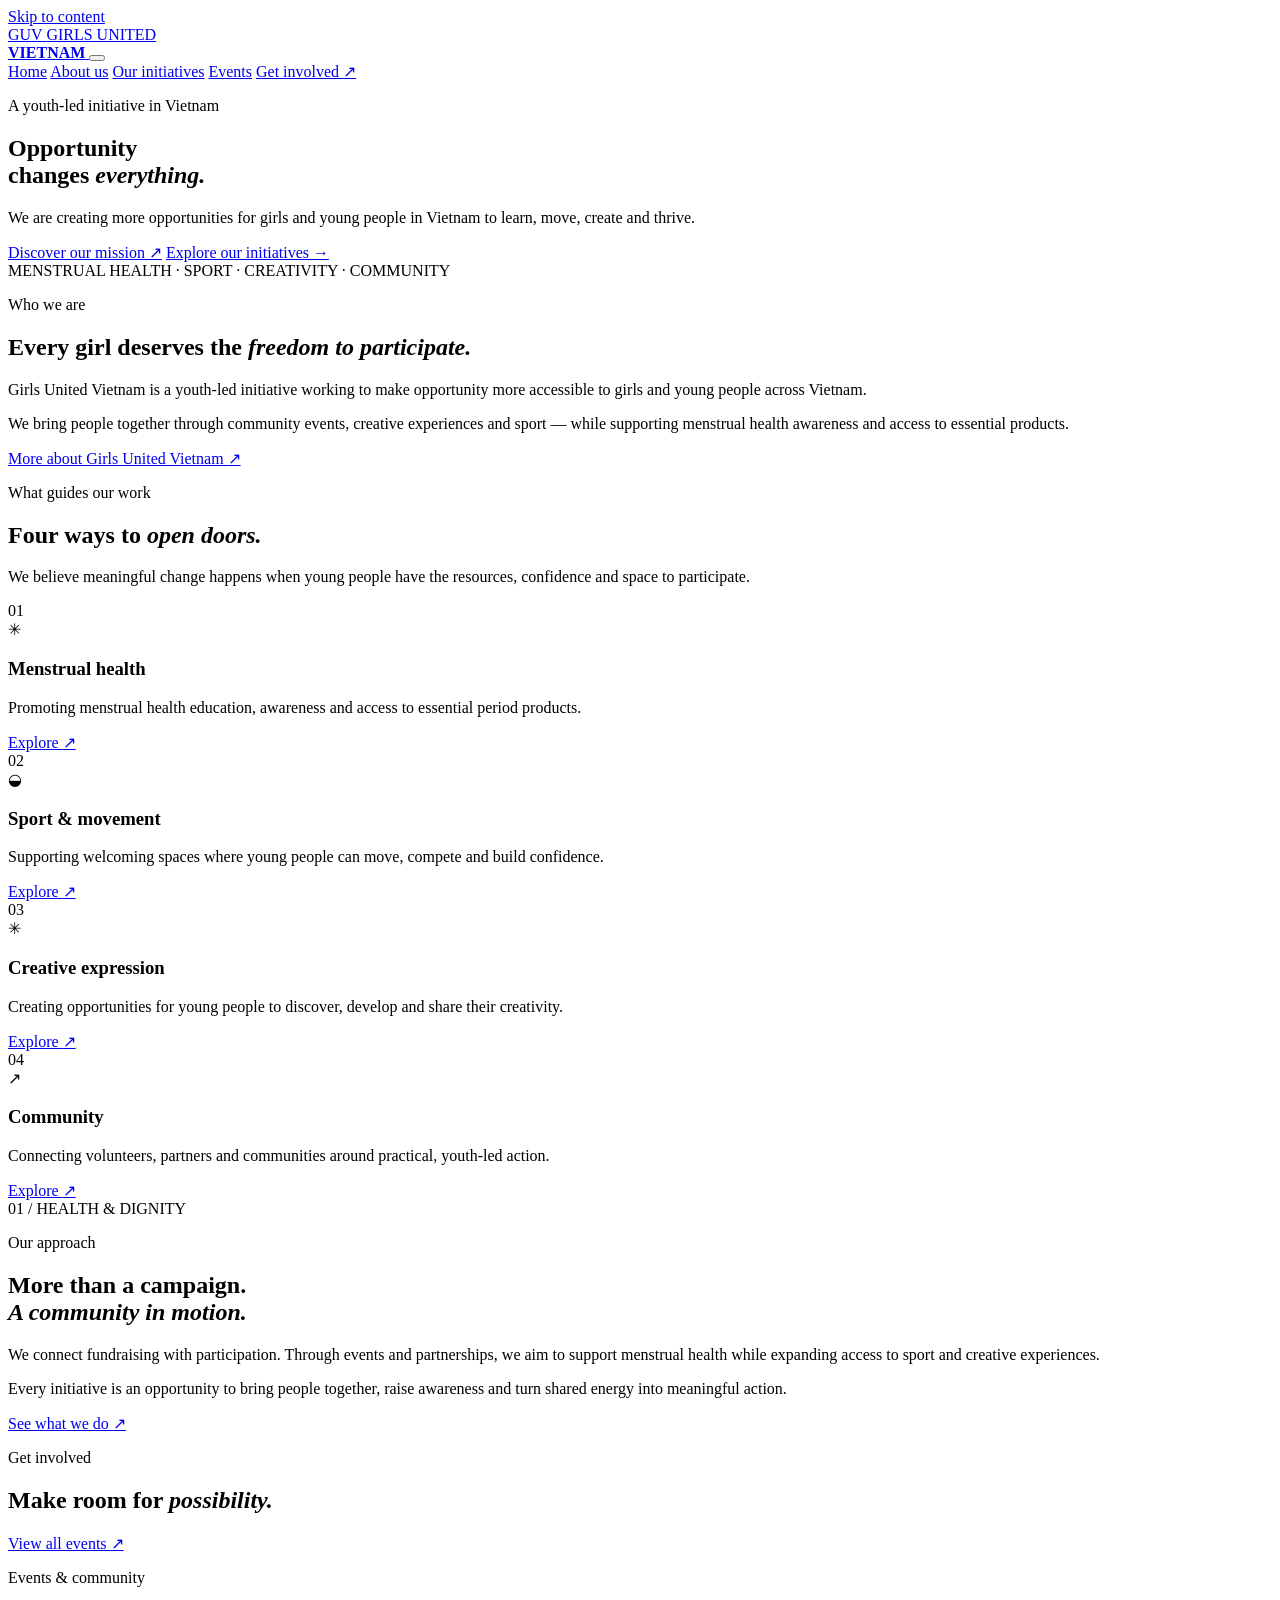
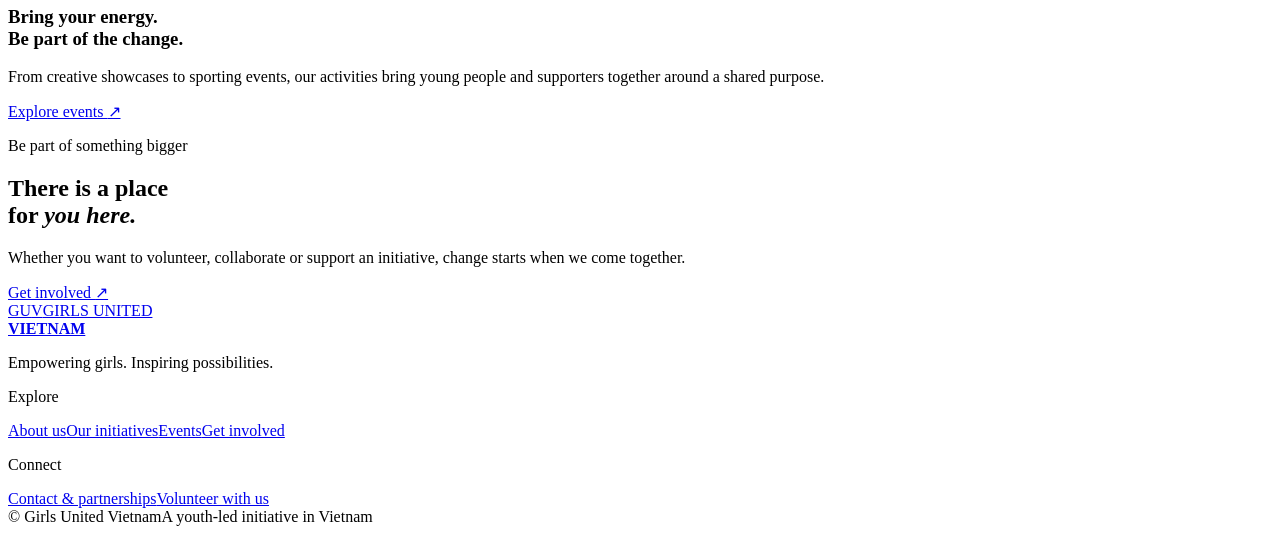
==== index.html @ ccef2bba "Add files via upload" ====
<!DOCTYPE html>
<html lang="en">
<head>
  <meta charset="UTF-8">
  <meta name="viewport" content="width=device-width, initial-scale=1.0">
  <meta name="description" content="Girls United Vietnam creates opportunities for girls and young people through menstrual health, sport, creativity and community.">
  <meta name="theme-color" content="#5A2736">
  <title>Girls United Vietnam | Opportunity changes everything</title>
  <link rel="preconnect" href="https://fonts.googleapis.com">
  <link rel="preconnect" href="https://fonts.gstatic.com" crossorigin>
  <link href="https://fonts.googleapis.com/css2?family=DM+Sans:wght@400;500;600;700&family=Playfair+Display:wght@500;600;700&display=swap" rel="stylesheet">
  <link rel="stylesheet" href="assets/css/styles.css">
  <script defer src="assets/js/main.js"></script>
</head>
<body>
  <a class="skip-link" href="#main">Skip to content</a>
  <header class="site-header">
    <div class="container nav-wrap">
      <a class="brand" href="index.html" aria-label="Girls United Vietnam home">
        <span class="brand-mark">GU<span>V</span></span>
        <span class="brand-name">GIRLS UNITED<br><strong>VIETNAM</strong></span>
      </a>
      <button class="menu-toggle" aria-label="Open navigation" aria-expanded="false"><span></span><span></span></button>
      <nav class="main-nav" aria-label="Main navigation">
        <a class="active" href="index.html">Home</a>
        <a href="about.html">About us</a>
        <a href="initiatives.html">Our initiatives</a>
        <a href="events.html">Events</a>
        <a class="nav-cta" href="get-involved.html">Get involved <span aria-hidden="true">↗</span></a>
      </nav>
    </div>
  </header>

  <main id="main">
    <section class="hero">
      <div class="hero-photo" role="img" aria-label="Young women taking part in a community activity"></div>
      <div class="hero-shade"></div>
      <div class="container hero-content">
        <p class="eyebrow light">A youth-led initiative in Vietnam</p>
        <h1>Opportunity<br>changes <em>everything.</em></h1>
        <p class="hero-copy">We are creating more opportunities for girls and young people in Vietnam to learn, move, create and thrive.</p>
        <div class="hero-actions">
          <a class="button button-light" href="about.html">Discover our mission <span>↗</span></a>
          <a class="text-link light-link" href="initiatives.html">Explore our initiatives <span>→</span></a>
        </div>
      </div>
      <div class="hero-note"><span class="note-line"></span> MENSTRUAL HEALTH · SPORT · CREATIVITY · COMMUNITY</div>
    </section>

    <section class="intro section-pad">
      <div class="container intro-grid">
        <div>
          <p class="eyebrow">Who we are</p>
          <h2>Every girl deserves the <em>freedom to participate.</em></h2>
        </div>
        <div class="intro-text">
          <p class="large-copy">Girls United Vietnam is a youth-led initiative working to make opportunity more accessible to girls and young people across Vietnam.</p>
          <p>We bring people together through community events, creative experiences and sport — while supporting menstrual health awareness and access to essential products.</p>
          <a class="underlined-link" href="about.html">More about Girls United Vietnam <span>↗</span></a>
        </div>
      </div>
    </section>

    <section class="pillars section-pad">
      <div class="container">
        <div class="section-heading">
          <div><p class="eyebrow">What guides our work</p><h2>Four ways to <em>open doors.</em></h2></div>
          <p class="section-aside">We believe meaningful change happens when young people have the resources, confidence and space to participate.</p>
        </div>
        <div class="pillar-grid">
          <article class="pillar-card">
            <div class="pillar-number">01</div>
            <div class="pillar-icon">✳</div>
            <h3>Menstrual health</h3>
            <p>Promoting menstrual health education, awareness and access to essential period products.</p>
            <a href="initiatives.html#menstrual-health" aria-label="Explore menstrual health initiatives">Explore <span>↗</span></a>
          </article>
          <article class="pillar-card">
            <div class="pillar-number">02</div>
            <div class="pillar-icon">◒</div>
            <h3>Sport & movement</h3>
            <p>Supporting welcoming spaces where young people can move, compete and build confidence.</p>
            <a href="initiatives.html#sport" aria-label="Explore sport initiatives">Explore <span>↗</span></a>
          </article>
          <article class="pillar-card">
            <div class="pillar-number">03</div>
            <div class="pillar-icon">✳</div>
            <h3>Creative expression</h3>
            <p>Creating opportunities for young people to discover, develop and share their creativity.</p>
            <a href="initiatives.html#creativity" aria-label="Explore creative initiatives">Explore <span>↗</span></a>
          </article>
          <article class="pillar-card">
            <div class="pillar-number">04</div>
            <div class="pillar-icon">↗</div>
            <h3>Community</h3>
            <p>Connecting volunteers, partners and communities around practical, youth-led action.</p>
            <a href="initiatives.html#community" aria-label="Explore community initiatives">Explore <span>↗</span></a>
          </article>
        </div>
      </div>
    </section>

    <section class="feature section-pad">
      <div class="container feature-grid">
        <div class="feature-image image-menstrual"><span class="image-label">01 / HEALTH & DIGNITY</span></div>
        <div class="feature-copy">
          <p class="eyebrow">Our approach</p>
          <h2>More than a campaign.<br><em>A community in motion.</em></h2>
          <p>We connect fundraising with participation. Through events and partnerships, we aim to support menstrual health while expanding access to sport and creative experiences.</p>
          <p>Every initiative is an opportunity to bring people together, raise awareness and turn shared energy into meaningful action.</p>
          <a class="button button-dark" href="initiatives.html">See what we do <span>↗</span></a>
        </div>
      </div>
    </section>

    <section class="events-preview section-pad">
      <div class="container">
        <div class="section-heading">
          <div><p class="eyebrow">Get involved</p><h2>Make room for <em>possibility.</em></h2></div>
          <a class="underlined-link" href="events.html">View all events <span>↗</span></a>
        </div>
        <div class="event-feature">
          <div class="event-image"></div>
          <div class="event-info">
            <p class="eyebrow">Events & community</p>
            <h3>Bring your energy.<br>Be part of the change.</h3>
            <p>From creative showcases to sporting events, our activities bring young people and supporters together around a shared purpose.</p>
            <a class="button button-outline" href="events.html">Explore events <span>↗</span></a>
          </div>
        </div>
      </div>
    </section>

    <section class="closing-cta">
      <div class="container closing-inner">
        <p class="eyebrow light">Be part of something bigger</p>
        <h2>There is a place<br>for <em>you here.</em></h2>
        <p>Whether you want to volunteer, collaborate or support an initiative, change starts when we come together.</p>
        <a class="button button-light" href="get-involved.html">Get involved <span>↗</span></a>
      </div>
      <div class="closing-orbit orbit-one"></div><div class="closing-orbit orbit-two"></div>
    </section>
  </main>

  <footer class="site-footer">
    <div class="container footer-top">
      <div>
        <a class="brand brand-footer" href="index.html"><span class="brand-mark">GU<span>V</span></span><span class="brand-name">GIRLS UNITED<br><strong>VIETNAM</strong></span></a>
        <p class="footer-tagline">Empowering girls. Inspiring possibilities.</p>
      </div>
      <div class="footer-links"><p class="footer-label">Explore</p><a href="about.html">About us</a><a href="initiatives.html">Our initiatives</a><a href="events.html">Events</a><a href="get-involved.html">Get involved</a></div>
      <div class="footer-links"><p class="footer-label">Connect</p><a href="get-involved.html#contact">Contact & partnerships</a><a href="get-involved.html#volunteer">Volunteer with us</a></div>
    </div>
    <div class="container footer-bottom"><span>© <span data-year></span> Girls United Vietnam</span><span>A youth-led initiative in Vietnam</span></div>
  </footer>
</body>
</html>
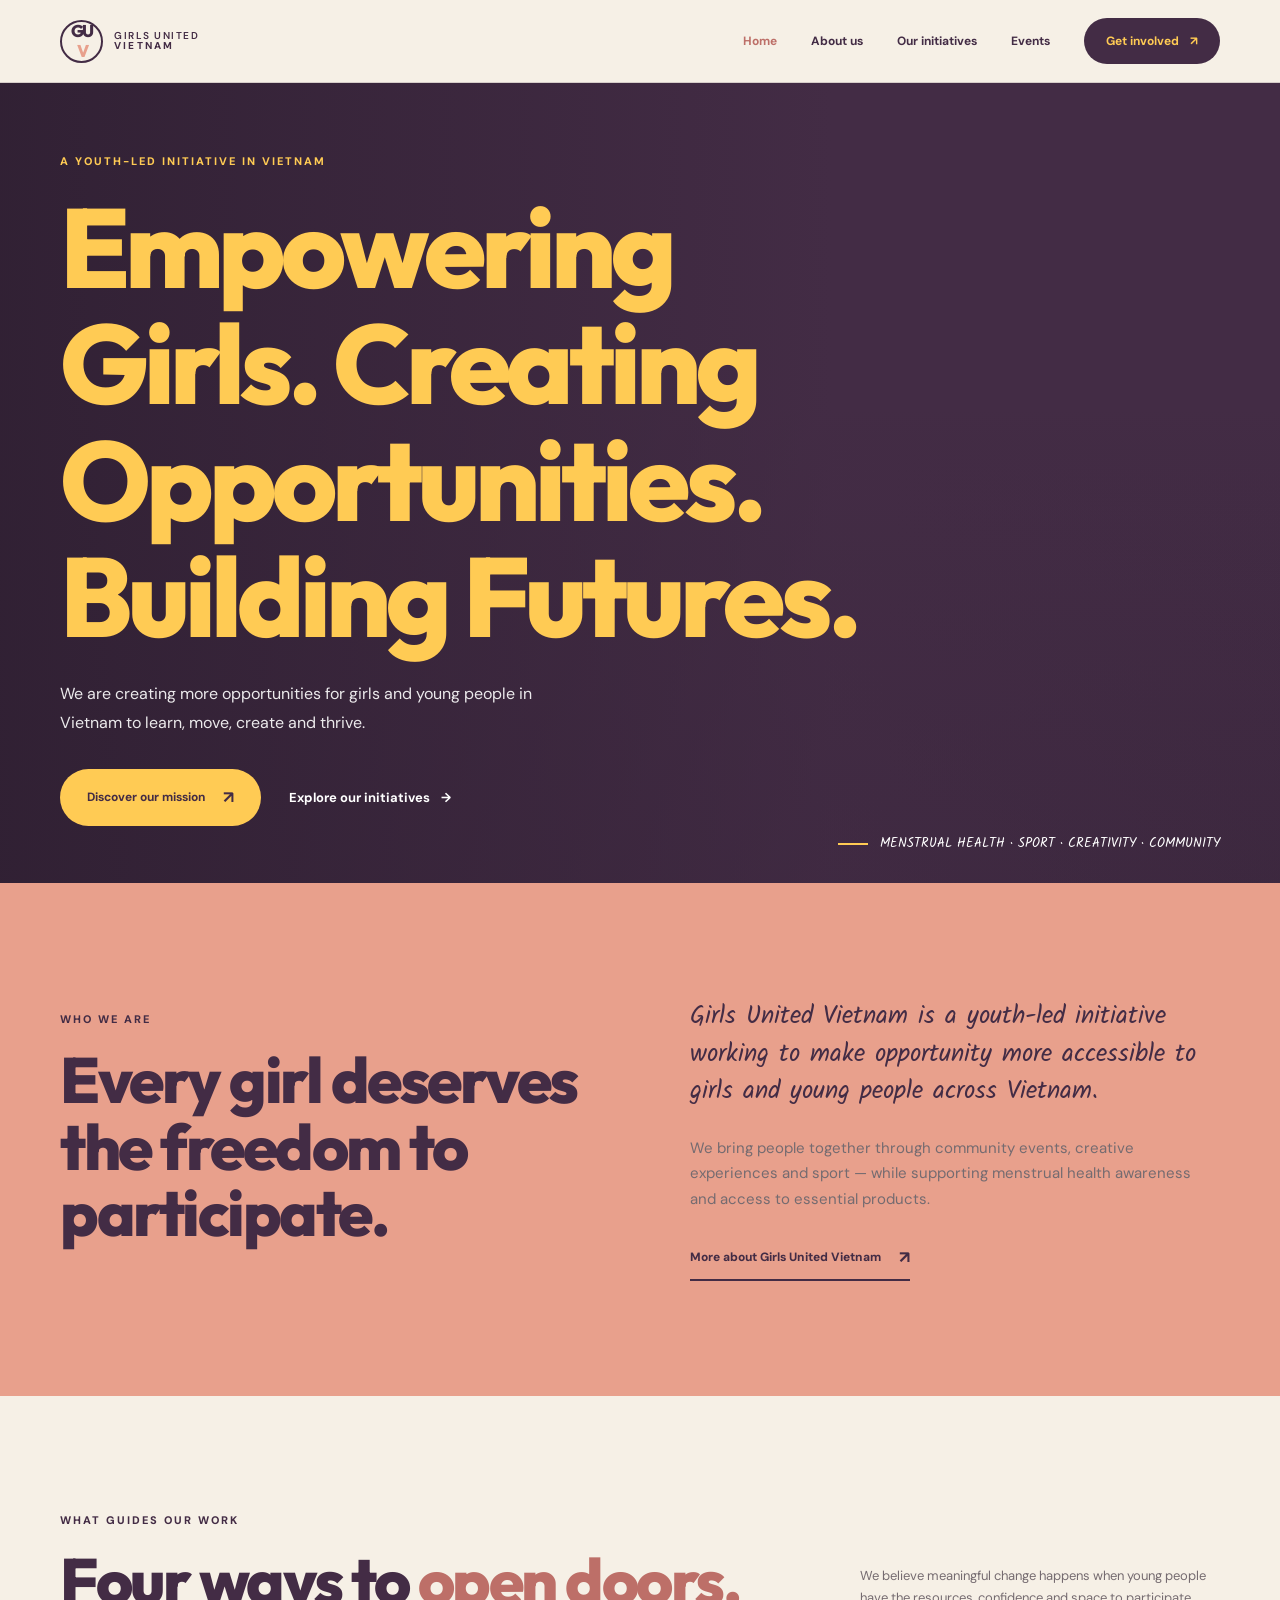
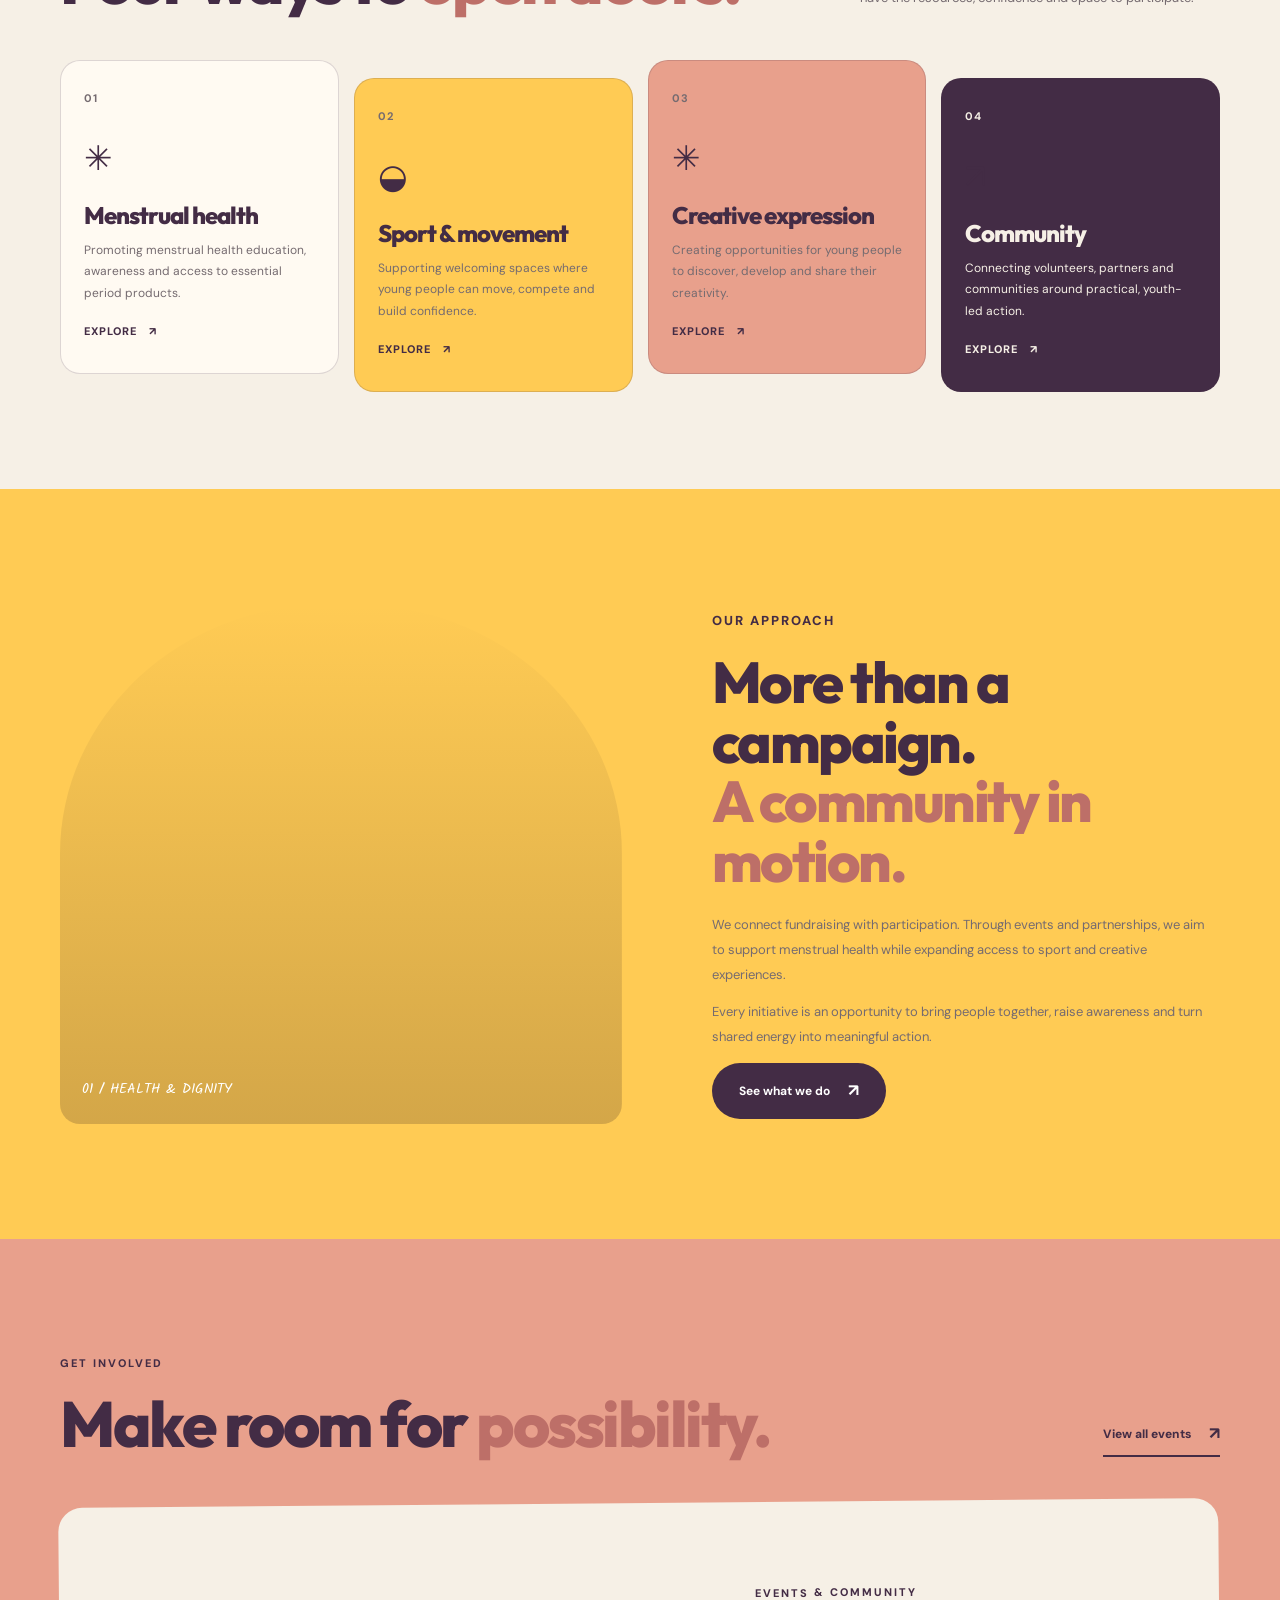
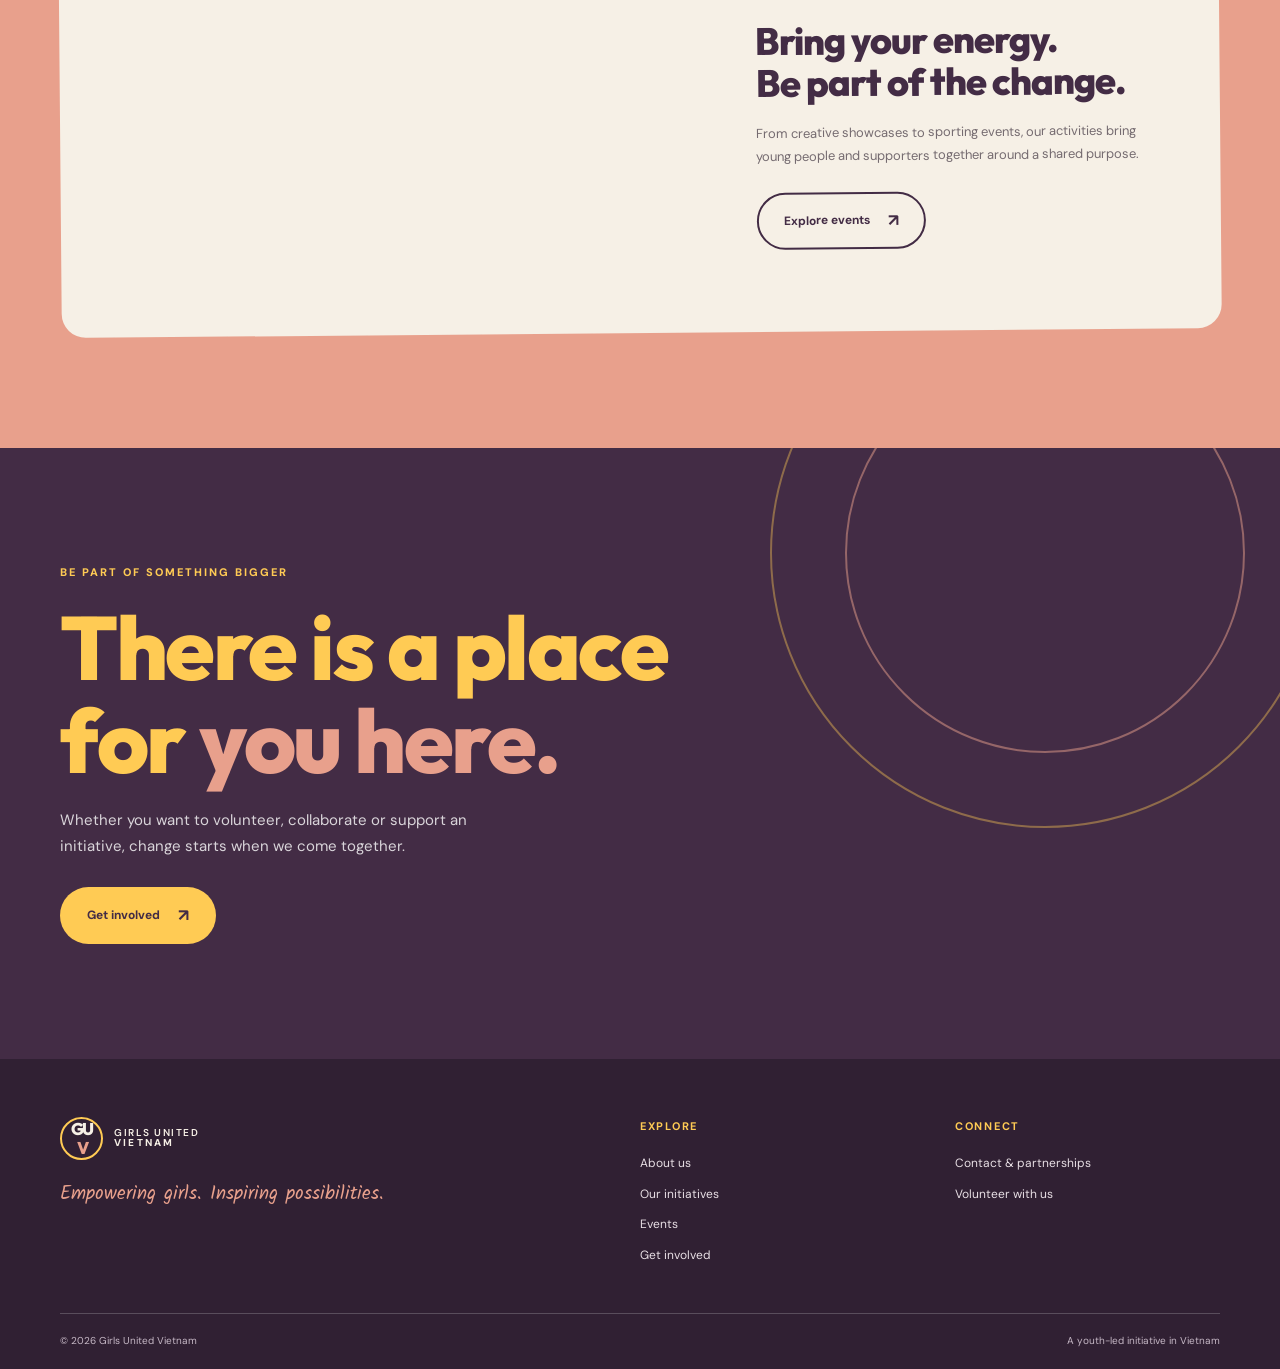
==== commit 1af54141: "Update index.html" ====
--- a/index.html
+++ b/index.html
@@ -9,7 +9,7 @@
   <link rel="preconnect" href="https://fonts.googleapis.com">
   <link rel="preconnect" href="https://fonts.gstatic.com" crossorigin>
   <link href="https://fonts.googleapis.com/css2?family=DM+Sans:wght@400;500;600;700&family=Playfair+Display:wght@500;600;700&display=swap" rel="stylesheet">
-  <link rel="stylesheet" href="assets/css/styles.css">
+  <link rel="stylesheet" href="assets/css/styles.css?v=2">
   <script defer src="assets/js/main.js"></script>
 </head>
 <body>
@@ -154,4 +154,4 @@
     <div class="container footer-bottom"><span>© <span data-year></span> Girls United Vietnam</span><span>A youth-led initiative in Vietnam</span></div>
   </footer>
 </body>
-</html>+</html>
--- a/assets/css/styles.css
+++ b/assets/css/styles.css
@@ -0,0 +1,1399 @@
+
+@import url('https://fonts.googleapis.com/css2?family=DM+Sans:wght@400;500;600;700&family=Kalam:wght@400;700&family=Outfit:wght@400;500;600;700;800;900&display=swap');
+
+/* ==========================================
+   GIRLS UNITED VIETNAM
+   Organic • Expressive • Youth-led
+========================================== */
+
+:root {
+  --burgundy: #432c45;
+  --burgundy-deep: #302033;
+  --ink: #432c45;
+  --muted: #756b70;
+  --cream: #f6f0e6;
+  --paper: #fffaf2;
+  --gold: #ffcb54;
+  --peach: #e8a08c;
+  --line: rgba(67, 44, 69, .18);
+
+  --serif: "Outfit", sans-serif;
+  --sans: "DM Sans", sans-serif;
+  --hand: "Kalam", cursive;
+}
+
+* {
+  box-sizing: border-box;
+}
+
+html {
+  scroll-behavior: smooth;
+}
+
+body {
+  margin: 0;
+  background: var(--cream);
+  color: var(--ink);
+  font-family: var(--sans);
+  font-size: 15px;
+  line-height: 1.7;
+}
+
+a {
+  color: inherit;
+  text-decoration: none;
+}
+
+img {
+  max-width: 100%;
+}
+
+.container {
+  width: min(1160px, calc(100% - 64px));
+  margin: 0 auto;
+}
+
+/* ACCESSIBILITY */
+
+.skip-link {
+  position: absolute;
+  left: -999px;
+  top: 8px;
+  background: white;
+  padding: 10px;
+  z-index: 1000;
+}
+
+.skip-link:focus {
+  left: 8px;
+}
+
+/* NAVIGATION */
+
+.site-header {
+  position: sticky;
+  top: 0;
+  z-index: 100;
+  background: var(--cream);
+  border-bottom: 1px solid var(--line);
+}
+
+.nav-wrap {
+  height: 82px;
+  display: flex;
+  align-items: center;
+  justify-content: space-between;
+}
+
+.brand {
+  display: inline-flex;
+  align-items: center;
+  gap: 11px;
+  line-height: 1.05;
+}
+
+.brand-mark {
+  width: 43px;
+  height: 43px;
+  display: grid;
+  place-items: center;
+  border: 2px solid var(--burgundy);
+  border-radius: 50%;
+  color: var(--burgundy);
+  font-family: var(--serif);
+  font-size: 17px;
+  font-weight: 800;
+  letter-spacing: -2px;
+}
+
+.brand-mark span {
+  color: var(--peach);
+}
+
+.brand-name {
+  font-size: 10px;
+  letter-spacing: 1.5px;
+  font-weight: 600;
+}
+
+.brand-name strong {
+  font-weight: 800;
+  letter-spacing: 2.2px;
+}
+
+.main-nav {
+  display: flex;
+  align-items: center;
+  gap: 34px;
+}
+
+.main-nav a {
+  font-size: 12px;
+  font-weight: 700;
+  color: var(--ink);
+  transition: color .2s;
+}
+
+.main-nav a:hover,
+.main-nav a.active {
+  color: #bd6f68;
+}
+
+.main-nav .nav-cta {
+  background: var(--burgundy);
+  color: var(--gold);
+  padding: 13px 22px;
+  border-radius: 40px;
+}
+
+.nav-cta span {
+  margin-left: 8px;
+}
+
+.menu-toggle {
+  display: none;
+  border: 0;
+  background: none;
+  padding: 8px;
+}
+
+.menu-toggle span {
+  display: block;
+  width: 24px;
+  height: 2px;
+  background: var(--ink);
+  margin: 6px;
+}
+
+/* TYPOGRAPHY */
+
+.eyebrow {
+  color: var(--burgundy);
+  text-transform: uppercase;
+  letter-spacing: 2px;
+  font-size: 11px;
+  font-weight: 800;
+  margin: 0 0 18px;
+}
+
+.eyebrow.light {
+  color: var(--gold);
+}
+
+h1, h2, h3, p {
+  margin-top: 0;
+}
+
+h1, h2, h3 {
+  font-family: var(--serif);
+  font-weight: 800;
+  line-height: 1.04;
+}
+
+h1 {
+  font-size: clamp(64px, 9vw, 112px);
+  letter-spacing: -5px;
+  margin: 0 0 25px;
+  max-width: 850px;
+}
+
+h2 {
+  font-size: clamp(42px, 5vw, 68px);
+  letter-spacing: -2.5px;
+  margin-bottom: 22px;
+}
+
+h3 {
+  letter-spacing: -1px;
+}
+
+h1 em, h2 em {
+  color: var(--gold);
+  font-style: normal;
+}
+
+.large-copy {
+  font-family: var(--hand);
+  font-size: 25px;
+  line-height: 1.5;
+  color: var(--burgundy);
+}
+
+/* HERO */
+
+.hero {
+  min-height: 680px;
+  height: min(800px, calc(100vh - 82px));
+  position: relative;
+  display: flex;
+  align-items: center;
+  overflow: hidden;
+  background: var(--burgundy);
+  color: white;
+}
+
+.hero-photo {
+  position: absolute;
+  inset: 0;
+  background-image: url("https://images.unsplash.com/photo-1529156069898-49953e39b3ac?auto=format&fit=crop&w=2200&q=85");
+  background-size: cover;
+  background-position: center 43%;
+  opacity: .65;
+}
+
+.hero-shade {
+  position: absolute;
+  inset: 0;
+  background:
+    linear-gradient(90deg, rgba(48,32,51,.94), rgba(67,44,69,.55) 65%, rgba(67,44,69,.15)),
+    linear-gradient(0deg, rgba(48,32,51,.4), transparent 60%);
+}
+
+.hero-content {
+  position: relative;
+  z-index: 1;
+  padding-top: 12px;
+}
+
+.hero h1 {
+  color: var(--gold);
+  max-width: 850px;
+}
+
+.hero h1 em {
+  color: var(--peach);
+}
+
+.hero-copy {
+  max-width: 475px;
+  color: rgba(255,255,255,.9);
+  font-size: 16px;
+  line-height: 1.8;
+  margin-bottom: 32px;
+}
+
+.hero-actions {
+  display: flex;
+  align-items: center;
+  gap: 28px;
+  flex-wrap: wrap;
+}
+
+.hero-note {
+  position: absolute;
+  bottom: 28px;
+  right: max(32px, calc((100vw - 1160px)/2));
+  z-index: 2;
+  color: white;
+  font-family: var(--hand);
+  font-size: 13px;
+  display: flex;
+  align-items: center;
+  gap: 12px;
+}
+
+.note-line {
+  width: 30px;
+  height: 2px;
+  background: var(--gold);
+}
+
+/* BUTTONS */
+
+.button {
+  display: inline-flex;
+  justify-content: center;
+  align-items: center;
+  gap: 18px;
+  padding: 16px 25px;
+  border: 2px solid transparent;
+  border-radius: 40px;
+  font-family: var(--sans);
+  font-size: 12px;
+  font-weight: 700;
+  transition: transform .2s, background .2s;
+  cursor: pointer;
+}
+
+.button:hover {
+  transform: translateY(-3px) rotate(-1deg);
+}
+
+.button span {
+  font-size: 17px;
+  line-height: 1;
+}
+
+.button-light {
+  color: var(--burgundy);
+  background: var(--gold);
+}
+
+.button-dark {
+  color: white;
+  background: var(--burgundy);
+}
+
+.button-outline {
+  color: var(--burgundy);
+  border-color: var(--burgundy);
+  background: transparent;
+}
+
+.text-link {
+  font-size: 13px;
+  font-weight: 700;
+}
+
+.text-link span {
+  margin-left: 8px;
+}
+
+.light-link {
+  color: white;
+}
+
+/* SECTION SPACING */
+
+.section-pad {
+  padding: 115px 0;
+}
+
+/* INTRO */
+
+.intro {
+  background: var(--peach);
+}
+
+.intro-grid,
+.split-intro {
+  display: grid;
+  grid-template-columns: 1fr 1fr;
+  gap: 100px;
+  align-items: center;
+}
+
+.intro h2 {
+  max-width: 520px;
+}
+
+.intro h2 em {
+  color: var(--burgundy);
+}
+
+.intro-text > p:not(.large-copy),
+.feature-copy > p:not(.eyebrow),
+.story-grid p:not(.eyebrow) {
+  color: var(--muted);
+}
+
+.intro .large-copy {
+  color: var(--burgundy);
+}
+
+.underlined-link {
+  display: inline-flex;
+  gap: 18px;
+  align-items: center;
+  border-bottom: 2px solid var(--burgundy);
+  padding-bottom: 7px;
+  color: var(--burgundy);
+  font-size: 12px;
+  font-weight: 800;
+  margin-top: 16px;
+}
+
+.underlined-link span {
+  font-size: 17px;
+}
+
+/* INITIATIVES */
+
+.pillars {
+  background: var(--cream);
+}
+
+.section-heading {
+  display: flex;
+  justify-content: space-between;
+  align-items: end;
+  gap: 40px;
+  margin-bottom: 46px;
+}
+
+.section-heading h2 {
+  margin-bottom: 0;
+}
+
+.section-heading h2 em {
+  color: #bd6f68;
+}
+
+.section-aside {
+  color: var(--muted);
+  max-width: 360px;
+  font-size: 13px;
+  margin: 0 0 5px;
+}
+
+.pillar-grid {
+  display: grid;
+  grid-template-columns: repeat(4, 1fr);
+  gap: 15px;
+}
+
+.pillar-card {
+  padding: 28px 23px 30px;
+  min-height: 300px;
+  position: relative;
+  background: var(--paper);
+  border: 1px solid var(--line);
+  border-radius: 20px;
+  transition: transform .25s ease;
+}
+
+.pillar-card:nth-child(2) {
+  background: var(--gold);
+  transform: translateY(18px);
+}
+
+.pillar-card:nth-child(3) {
+  background: var(--peach);
+}
+
+.pillar-card:nth-child(4) {
+  background: var(--burgundy);
+  color: var(--cream);
+  transform: translateY(18px);
+}
+
+.pillar-card:hover {
+  transform: translateY(-7px) rotate(-1deg);
+}
+
+.pillar-number {
+  color: var(--muted);
+  font-size: 11px;
+  letter-spacing: 1px;
+  font-weight: 700;
+}
+
+.pillar-icon {
+  color: var(--burgundy);
+  font-size: 34px;
+  margin: 22px 0 15px;
+}
+
+.pillar-card h3 {
+  font-size: 24px;
+  font-weight: 800;
+  margin-bottom: 12px;
+}
+
+.pillar-card p {
+  color: var(--muted);
+  font-size: 12px;
+  line-height: 1.8;
+  min-height: 66px;
+}
+
+.pillar-card:nth-child(4) .pillar-number,
+.pillar-card:nth-child(4) h3,
+.pillar-card:nth-child(4) p,
+.pillar-card:nth-child(4) a {
+  color: var(--cream);
+}
+
+.pillar-card a {
+  color: var(--burgundy);
+  font-size: 11px;
+  font-weight: 800;
+  text-transform: uppercase;
+  letter-spacing: 1px;
+}
+
+.pillar-card a span {
+  margin-left: 8px;
+}
+
+/* FEATURE */
+
+.feature {
+  background: var(--gold);
+}
+
+.feature-grid {
+  display: grid;
+  grid-template-columns: 1.05fr .95fr;
+  gap: 90px;
+  align-items: center;
+}
+
+.feature-image {
+  min-height: 520px;
+  position: relative;
+  background-size: cover;
+  background-position: center;
+  border-radius: 48% 48% 20px 20px;
+}
+
+.image-menstrual {
+  background-image:
+    linear-gradient(0deg, rgba(38,20,25,.2), transparent),
+    url("https://images.unsplash.com/photo-1517486808906-6ca8b3f04846?auto=format&fit=crop&w=1200&q=85");
+}
+
+.image-label {
+  position: absolute;
+  left: 22px;
+  bottom: 22px;
+  color: white;
+  font-family: var(--hand);
+  font-size: 14px;
+}
+
+.feature-copy h2 {
+  font-size: clamp(42px, 4.5vw, 62px);
+}
+
+.feature-copy h2 em {
+  color: #bd6f68;
+}
+
+.feature-copy p {
+  font-size: 13px;
+  line-height: 1.9;
+}
+
+/* EVENTS */
+
+.events-preview {
+  background: var(--peach);
+}
+
+.event-feature {
+  display: grid;
+  grid-template-columns: 1.1fr .9fr;
+  min-height: 430px;
+  background: var(--cream);
+  border-radius: 24px;
+  overflow: hidden;
+  transform: rotate(-.5deg);
+}
+
+.event-image {
+  background: url("https://images.unsplash.com/photo-1528605248644-14dd04022da1?auto=format&fit=crop&w=1300&q=85") center/cover;
+  min-height: 360px;
+}
+
+.event-info {
+  padding: 55px 58px;
+  align-self: center;
+}
+
+.event-info h3 {
+  font-weight: 800;
+  font-size: 38px;
+  line-height: 1.1;
+  margin: 0 0 17px;
+}
+
+.event-info > p:not(.eyebrow) {
+  color: var(--muted);
+  font-size: 13px;
+  line-height: 1.8;
+  margin-bottom: 25px;
+}
+
+/* CLOSING CTA */
+
+.closing-cta {
+  position: relative;
+  overflow: hidden;
+  background: var(--burgundy);
+  color: white;
+  padding: 115px 0;
+}
+
+.closing-inner {
+  position: relative;
+  z-index: 2;
+}
+
+.closing-cta h2 {
+  color: var(--gold);
+  font-size: clamp(58px, 7vw, 90px);
+  margin-bottom: 22px;
+}
+
+.closing-cta h2 em {
+  color: var(--peach);
+}
+
+.closing-cta p:not(.eyebrow) {
+  max-width: 420px;
+  color: rgba(255,255,255,.8);
+  margin-bottom: 28px;
+}
+
+.closing-orbit {
+  position: absolute;
+  border: 2px solid rgba(255,203,84,.4);
+  border-radius: 50%;
+  width: 550px;
+  height: 550px;
+  right: -40px;
+  top: -170px;
+}
+
+.orbit-two {
+  width: 400px;
+  height: 400px;
+  right: 35px;
+  top: -95px;
+  border-color: rgba(232,160,140,.5);
+}
+
+/* FOOTER */
+
+.site-footer {
+  background: var(--burgundy-deep);
+  color: white;
+  padding: 58px 0 20px;
+}
+
+.footer-top {
+  display: grid;
+  grid-template-columns: 2fr 1fr 1fr;
+  gap: 50px;
+  padding-bottom: 48px;
+}
+
+.brand-footer .brand-mark {
+  border-color: var(--gold);
+  color: var(--cream);
+}
+
+.brand-footer .brand-mark span {
+  color: var(--peach);
+}
+
+.brand-footer .brand-name {
+  color: var(--cream);
+}
+
+.footer-tagline {
+  color: var(--peach);
+  font-family: var(--hand);
+  font-size: 19px;
+  margin: 18px 0 0;
+}
+
+.footer-links {
+  display: flex;
+  flex-direction: column;
+  align-items: flex-start;
+  gap: 10px;
+}
+
+.footer-label {
+  color: var(--gold);
+  font-size: 11px;
+  letter-spacing: 1.7px;
+  text-transform: uppercase;
+  margin-bottom: 8px;
+  font-weight: 700;
+}
+
+.footer-links a {
+  color: #e8dfe5;
+  font-size: 12px;
+}
+
+.footer-links a:hover {
+  color: var(--gold);
+}
+
+.footer-bottom {
+  border-top: 1px solid rgba(255,255,255,.2);
+  padding-top: 18px;
+  display: flex;
+  justify-content: space-between;
+  color: #c6b8c6;
+  font-size: 10px;
+}
+
+/* OTHER PAGES */
+
+.page-hero {
+  min-height: 465px;
+  display: flex;
+  align-items: center;
+  position: relative;
+  color: white;
+  background-color: var(--burgundy);
+  background-size: cover;
+  background-position: center;
+}
+
+.page-hero::before {
+  content: "";
+  position: absolute;
+  inset: 0;
+  background: linear-gradient(90deg, rgba(48,32,51,.9), rgba(48,32,51,.35));
+}
+
+.page-hero-content {
+  position: relative;
+  z-index: 1;
+  padding: 70px 0;
+}
+
+.page-hero h1 {
+  font-size: clamp(52px, 6.8vw, 85px);
+  margin-bottom: 18px;
+}
+
+.page-hero-content > p:last-child {
+  color: rgba(255,255,255,.8);
+  max-width: 480px;
+  font-size: 15px;
+}
+
+.page-hero-about {
+  background-image: url("https://images.unsplash.com/photo-1529156069898-49953e39b3ac?auto=format&fit=crop&w=2000&q=85");
+}
+
+.page-hero-initiatives {
+  background-image: url("https://images.unsplash.com/photo-1511632765486-a01980e01a18?auto=format&fit=crop&w=2000&q=85");
+}
+
+.page-hero-events {
+  background-image: url("https://images.unsplash.com/photo-1528605248644-14dd04022da1?auto=format&fit=crop&w=2000&q=85");
+}
+
+.page-hero-involved {
+  background-image: url("https://images.unsplash.com/photo-1531482615713-2afd69097998?auto=format&fit=crop&w=2000&q=85");
+}
+
+.values-band {
+  background: var(--burgundy);
+  color: white;
+  padding: 95px 0;
+}
+
+.values-grid {
+  display: grid;
+  grid-template-columns: .9fr 1.1fr;
+  gap: 100px;
+}
+
+.values-grid h2 {
+  font-size: 47px;
+}
+
+.value-list > div {
+  display: grid;
+  grid-template-columns: 45px 1fr;
+  gap: 20px;
+  padding: 18px 0;
+  border-bottom: 1px solid rgba(255,255,255,.17);
+}
+
+.value-list > div:first-child {
+  border-top: 1px solid rgba(255,255,255,.17);
+}
+
+.value-list > div > span {
+  color: var(--gold);
+  font-size: 11px;
+  padding-top: 5px;
+}
+
+.value-list h3 {
+  font-weight: 800;
+  font-size: 22px;
+  margin-bottom: 4px;
+}
+
+.value-list p {
+  color: rgba(255,255,255,.75);
+  font-size: 12px;
+  margin: 0;
+}
+
+.story-grid {
+  display: grid;
+  grid-template-columns: 1fr 1fr;
+  gap: 90px;
+  align-items: center;
+}
+
+.story-image {
+  min-height: 470px;
+  background: url("https://images.unsplash.com/photo-1517486808906-6ca8b3f04846?auto=format&fit=crop&w=1200&q=85") center/cover;
+  border-radius: 40% 40% 20px 20px;
+}
+
+.story-grid h2 {
+  font-size: 49px;
+}
+
+.simple-cta {
+  background: var(--peach);
+  padding: 90px 0;
+}
+
+.simple-cta h2 {
+  font-size: clamp(42px, 5vw, 62px);
+}
+
+.simple-cta > .container > p:not(.eyebrow) {
+  color: var(--muted);
+  max-width: 470px;
+}
+
+.initiative-row {
+  display: grid;
+  grid-template-columns: 1fr 1fr;
+  gap: 78px;
+  align-items: center;
+  padding: 48px 0;
+  border-top: 1px solid var(--line);
+  scroll-margin-top: 100px;
+}
+
+.initiative-row:last-child {
+  border-bottom: 1px solid var(--line);
+}
+
+.initiative-row.reverse .initiative-photo {
+  order: 2;
+}
+
+.initiative-row.reverse .initiative-content {
+  order: 1;
+}
+
+.initiative-photo {
+  min-height: 365px;
+  position: relative;
+  background-size: cover;
+  background-position: center;
+  border-radius: 24px;
+}
+
+.initiative-photo > span {
+  position: absolute;
+  left: 20px;
+  bottom: 15px;
+  font-family: var(--serif);
+  color: white;
+  font-size: 45px;
+}
+
+.photo-health {
+  background-image: linear-gradient(0deg,rgba(0,0,0,.25),transparent),url("https://images.unsplash.com/photo-1517486808906-6ca8b3f04846?auto=format&fit=crop&w=1100&q=85");
+}
+
+.photo-sport {
+  background-image: linear-gradient(0deg,rgba(0,0,0,.2),transparent),url("https://images.unsplash.com/photo-1529390079861-591de354faf5?auto=format&fit=crop&w=1100&q=85");
+}
+
+.photo-creative {
+  background-image: linear-gradient(0deg,rgba(0,0,0,.2),transparent),url("https://images.unsplash.com/photo-1513364776144-60967b0f800f?auto=format&fit=crop&w=1100&q=85");
+}
+
+.photo-community {
+  background-image: linear-gradient(0deg,rgba(0,0,0,.2),transparent),url("https://images.unsplash.com/photo-1531482615713-2afd69097998?auto=format&fit=crop&w=1100&q=85");
+}
+
+.initiative-content h2 {
+  font-size: 42px;
+  margin-bottom: 16px;
+}
+
+.initiative-content > p:not(.eyebrow) {
+  color: var(--muted);
+  font-size: 13px;
+}
+
+.initiative-content ul {
+  padding-left: 17px;
+  color: var(--muted);
+  font-size: 12px;
+  line-height: 2.1;
+  margin-top: 20px;
+}
+
+/* EVENTS PAGE */
+
+.event-listing {
+  display: grid;
+  grid-template-columns: .85fr 1.15fr;
+  background: var(--cream);
+  margin-top: 22px;
+  border-radius: 20px;
+  overflow: hidden;
+}
+
+.event-list-image {
+  min-height: 290px;
+  background-size: cover;
+  background-position: center;
+}
+
+.event-art {
+  background-image: url("https://images.unsplash.com/photo-1513364776144-60967b0f800f?auto=format&fit=crop&w=1100&q=85");
+}
+
+.event-sport {
+  background-image: url("https://images.unsplash.com/photo-1529390079861-591de354faf5?auto=format&fit=crop&w=1100&q=85");
+}
+
+.event-community {
+  background-image: url("https://images.unsplash.com/photo-1531482615713-2afd69097998?auto=format&fit=crop&w=1100&q=85");
+}
+
+.event-list-content {
+  padding: 35px 45px;
+  align-self: center;
+}
+
+.event-status {
+  display: inline-block;
+  border: 1px solid var(--peach);
+  color: var(--burgundy);
+  border-radius: 30px;
+  font-size: 10px;
+  letter-spacing: 1px;
+  text-transform: uppercase;
+  padding: 6px 12px;
+  margin-bottom: 18px;
+}
+
+.event-list-content h3 {
+  font-weight: 800;
+  font-size: 30px;
+  margin-bottom: 9px;
+}
+
+.event-list-content > p:not(.eyebrow) {
+  color: var(--muted);
+  font-size: 12px;
+  max-width: 490px;
+}
+
+.event-detail {
+  display: block;
+  color: var(--burgundy);
+  font-size: 11px;
+  font-weight: 800;
+  margin-top: 18px;
+}
+
+/* GET INVOLVED PAGE */
+
+.involve-grid {
+  display: grid;
+  grid-template-columns: repeat(3,1fr);
+  gap: 18px;
+}
+
+.involve-card {
+  background: var(--paper);
+  padding: 32px 28px;
+  min-height: 300px;
+  border-radius: 20px;
+}
+
+.involve-icon {
+  display: grid;
+  place-items: center;
+  width: 48px;
+  height: 48px;
+  background: var(--gold);
+  border-radius: 50%;
+  color: var(--burgundy);
+  font-size: 20px;
+  margin-bottom: 28px;
+}
+
+.involve-card h3 {
+  font-size: 27px;
+  font-weight: 800;
+  margin-bottom: 10px;
+}
+
+.involve-card > p:not(.eyebrow) {
+  color: var(--muted);
+  font-size: 12px;
+  min-height: 62px;
+}
+
+/* CONTACT FORM */
+
+.form-section {
+  background: var(--burgundy);
+  color: white;
+  padding: 100px 0;
+}
+
+.form-grid {
+  display: grid;
+  grid-template-columns: .85fr 1.15fr;
+  gap: 100px;
+  align-items: start;
+}
+
+.form-grid h2 {
+  font-size: 51px;
+}
+
+.form-grid > div > p:not(.eyebrow) {
+  color: rgba(255,255,255,.8);
+  font-size: 13px;
+}
+
+.contact-note {
+  display: flex;
+  gap: 15px;
+  margin-top: 35px;
+  padding-top: 22px;
+  border-top: 1px solid rgba(255,255,255,.2);
+}
+
+.contact-note span {
+  color: var(--gold);
+  font-size: 20px;
+}
+
+.contact-note p {
+  color: rgba(255,255,255,.7);
+  font-size: 11px;
+  margin: 0;
+}
+
+.interest-form {
+  display: grid;
+  grid-template-columns: 1fr;
+}
+
+.interest-form label {
+  font-size: 11px;
+  color: var(--gold);
+  margin: 13px 0 6px;
+}
+
+.interest-form input,
+.interest-form select,
+.interest-form textarea {
+  width: 100%;
+  background: rgba(255,255,255,.07);
+  border: 1px solid rgba(255,255,255,.3);
+  color: white;
+  padding: 13px 14px;
+  border-radius: 10px;
+  font: inherit;
+  font-size: 12px;
+  outline: none;
+}
+
+.interest-form input:focus,
+.interest-form select:focus,
+.interest-form textarea:focus {
+  border-color: var(--gold);
+}
+
+.interest-form input::placeholder,
+.interest-form textarea::placeholder {
+  color: rgba(255,255,255,.6);
+}
+
+.interest-form select option {
+  color: var(--ink);
+}
+
+.form-submit {
+  justify-self: start;
+  margin-top: 22px;
+}
+
+.form-notice {
+  color: rgba(255,255,255,.65);
+  font-size: 10px;
+  margin: 12px 0 0;
+}
+
+.notice-highlight {
+  color: var(--gold);
+}
+
+/* TABLET */
+
+@media (max-width: 900px) {
+  .container {
+    width: min(100% - 44px, 720px);
+  }
+
+  .main-nav {
+    gap: 18px;
+  }
+
+  .main-nav a {
+    font-size: 11px;
+  }
+
+  .intro-grid,
+  .split-intro,
+  .feature-grid,
+  .story-grid,
+  .values-grid,
+  .form-grid {
+    gap: 45px;
+  }
+
+  .pillar-grid {
+    grid-template-columns: repeat(2, 1fr);
+  }
+
+  .pillar-card:nth-child(2),
+  .pillar-card:nth-child(4) {
+    transform: none;
+  }
+
+  .event-info {
+    padding: 38px;
+  }
+}
+
+/* MOBILE */
+
+@media (max-width: 680px) {
+  .container {
+    width: calc(100% - 40px);
+  }
+
+  .nav-wrap {
+    height: 72px;
+  }
+
+  .menu-toggle {
+    display: block;
+    cursor: pointer;
+  }
+
+  .main-nav {
+    display: none;
+    position: absolute;
+    top: 72px;
+    left: 0;
+    right: 0;
+    background: var(--cream);
+    padding: 18px 22px 24px;
+    border-bottom: 1px solid var(--line);
+    flex-direction: column;
+    align-items: stretch;
+    gap: 0;
+  }
+
+  .main-nav.is-open {
+    display: flex;
+  }
+
+  .main-nav a {
+    padding: 13px 4px;
+    font-size: 13px;
+  }
+
+  .main-nav .nav-cta {
+    text-align: center;
+    margin-top: 10px;
+    padding: 13px;
+  }
+
+  .hero {
+    height: 680px;
+    min-height: 600px;
+  }
+
+  .hero-photo {
+    background-position: 58% center;
+  }
+
+  .hero-shade {
+    background: linear-gradient(90deg,rgba(48,32,51,.9),rgba(48,32,51,.5));
+  }
+
+  h1 {
+    font-size: clamp(52px, 14vw, 76px);
+    letter-spacing: -3px;
+  }
+
+  .hero-copy {
+    font-size: 14px;
+    max-width: 370px;
+  }
+
+  .hero-actions {
+    gap: 18px;
+    align-items: flex-start;
+    flex-direction: column;
+  }
+
+  .hero-note {
+    left: 20px;
+    right: 20px;
+    font-size: 10px;
+  }
+
+  .section-pad {
+    padding: 75px 0;
+  }
+
+  .intro-grid,
+  .split-intro,
+  .feature-grid,
+  .story-grid,
+  .values-grid,
+  .form-grid {
+    grid-template-columns: 1fr;
+    gap: 28px;
+  }
+
+  h2 {
+    font-size: 43px;
+  }
+
+  .large-copy {
+    font-size: 22px;
+  }
+
+  .section-heading {
+    display: block;
+    margin-bottom: 30px;
+  }
+
+  .section-aside {
+    margin-top: 18px;
+  }
+
+  .pillar-grid {
+    grid-template-columns: 1fr 1fr;
+    gap: 10px;
+  }
+
+  .pillar-card,
+  .pillar-card:nth-child(2),
+  .pillar-card:nth-child(4) {
+    padding: 20px 14px;
+    min-height: 270px;
+    transform: none;
+  }
+
+  .pillar-card h3 {
+    font-size: 20px;
+  }
+
+  .pillar-card p {
+    min-height: 95px;
+  }
+
+  .feature-image {
+    min-height: 340px;
+  }
+
+  .event-feature {
+    grid-template-columns: 1fr;
+    transform: none;
+  }
+
+  .event-image {
+    min-height: 260px;
+  }
+
+  .event-info {
+    padding: 30px 25px 35px;
+  }
+
+  .closing-cta {
+    padding: 76px 0 82px;
+  }
+
+  .footer-top {
+    grid-template-columns: 1fr 1fr;
+    gap: 35px 20px;
+  }
+
+  .footer-top > div:first-child {
+    grid-column: 1 / -1;
+  }
+
+  .footer-bottom {
+    gap: 10px;
+    flex-direction: column;
+  }
+
+  .page-hero {
+    min-height: 420px;
+  }
+
+  .page-hero h1 {
+    font-size: 54px;
+  }
+
+  .values-band {
+    padding: 72px 0;
+  }
+
+  .values-grid h2 {
+    font-size: 39px;
+  }
+
+  .story-image {
+    min-height: 320px;
+  }
+
+  .initiative-row {
+    grid-template-columns: 1fr;
+    gap: 24px;
+    padding: 32px 0;
+  }
+
+  .initiative-row.reverse .initiative-photo,
+  .initiative-row.reverse .initiative-content {
+    order: initial;
+  }
+
+  .initiative-photo {
+    min-height: 280px;
+  }
+
+  .initiative-content h2 {
+    font-size: 36px;
+  }
+
+  .event-listing {
+    grid-template-columns: 1fr;
+  }
+
+  .event-list-image {
+    min-height: 230px;
+  }
+
+  .event-list-content {
+    padding: 27px 24px 32px;
+  }
+
+  .involve-grid {
+    grid-template-columns: 1fr;
+  }
+
+  .involve-card {
+    min-height: 260px;
+  }
+
+  .form-grid h2 {
+    font-size: 43px;
+  }
+}
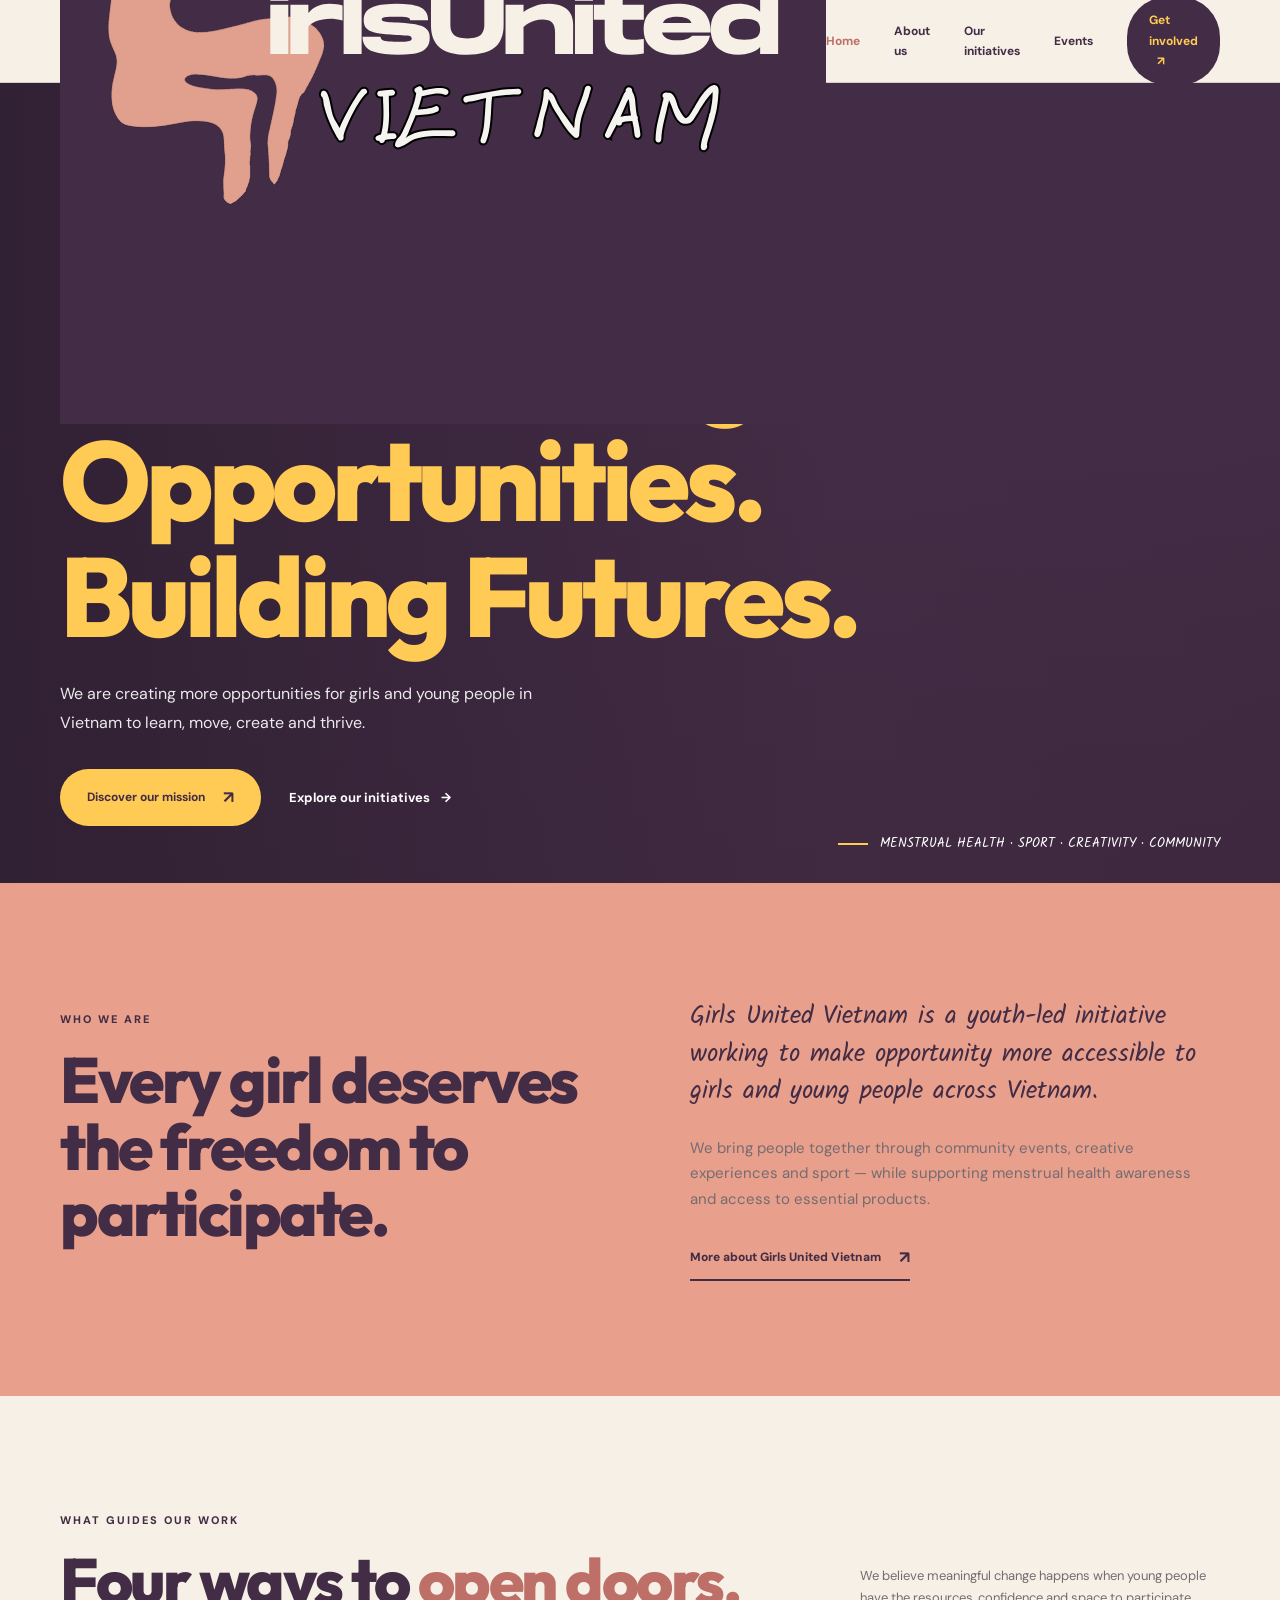
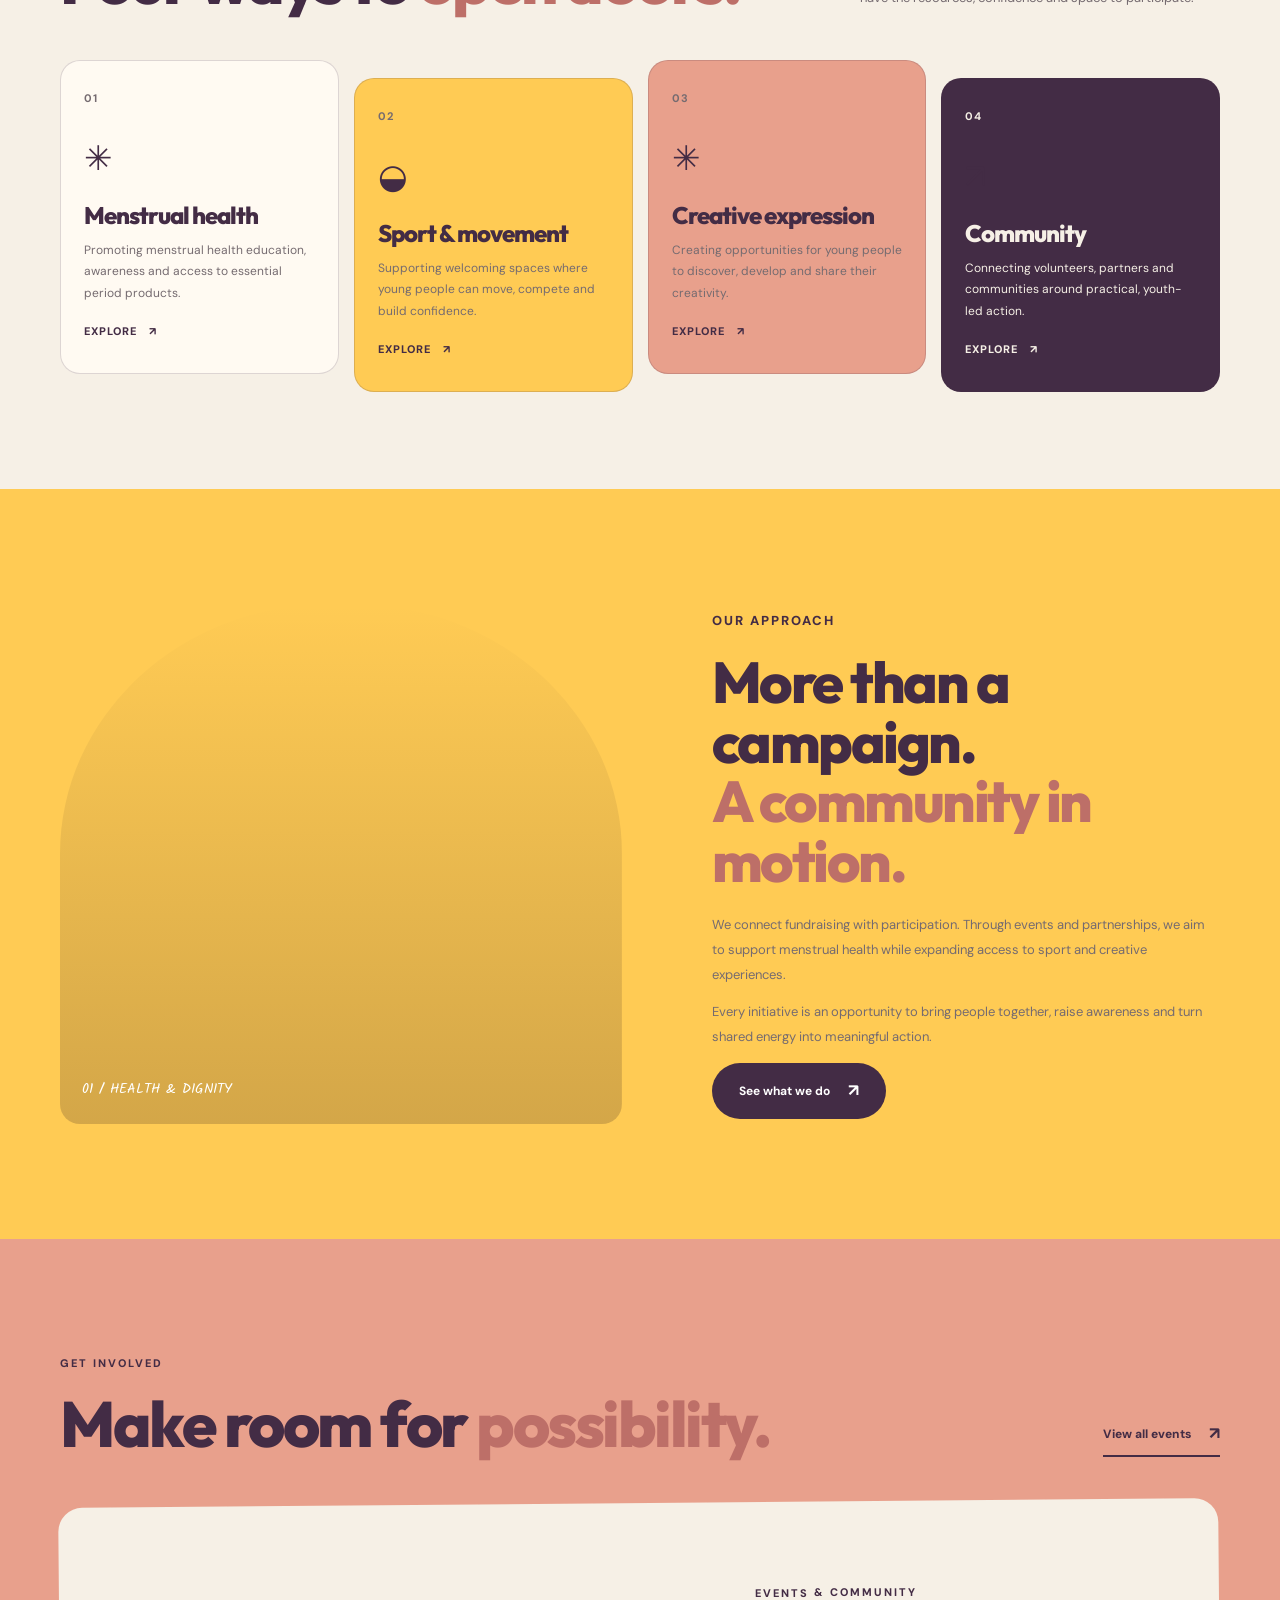
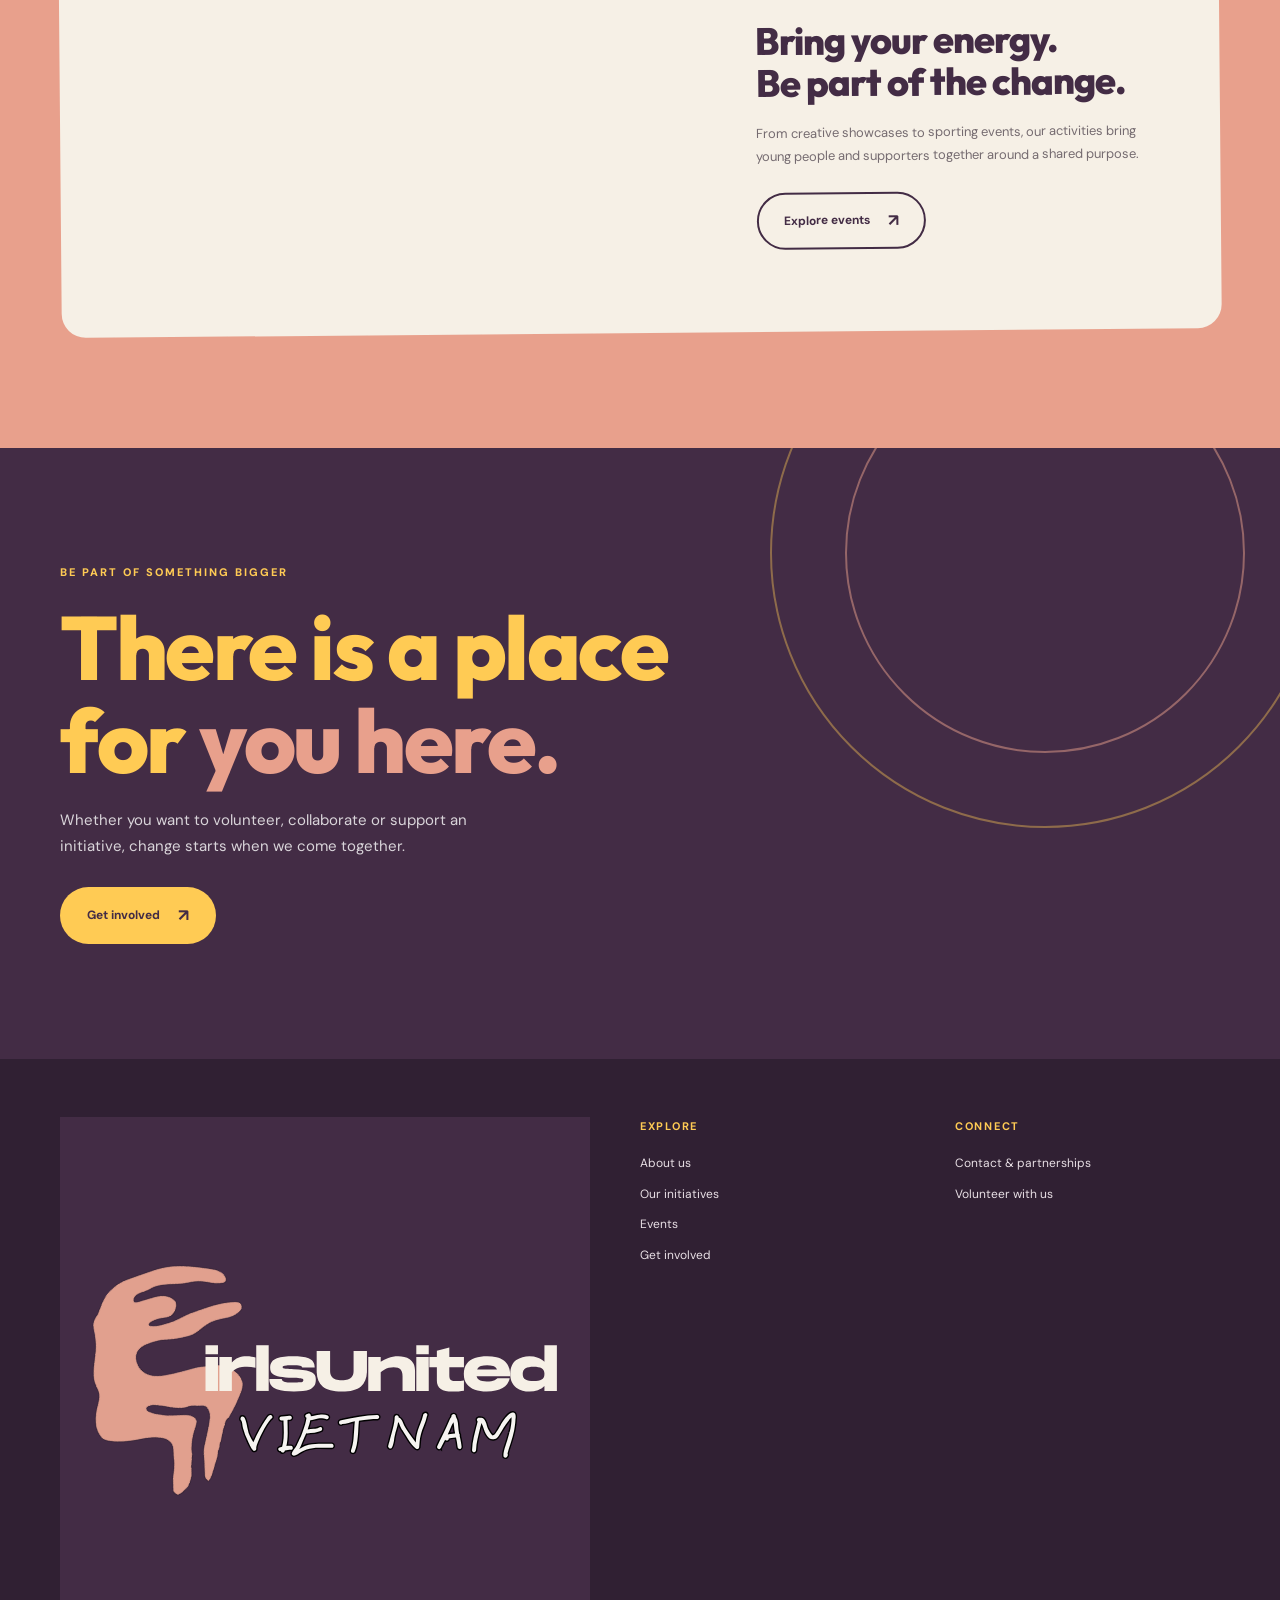
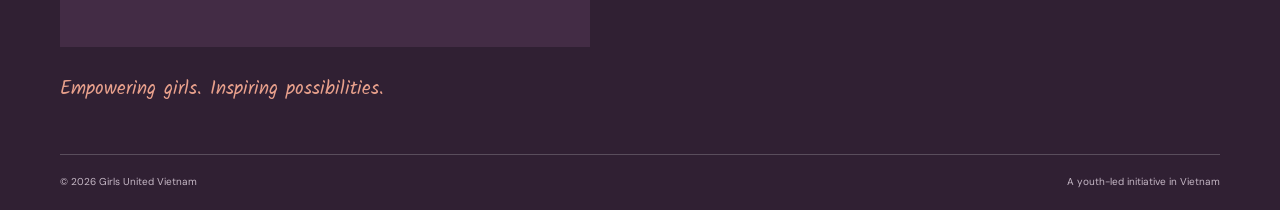
==== commit 4d0522e4: "Update index.html" ====
--- a/index.html
+++ b/index.html
@@ -17,8 +17,7 @@
   <header class="site-header">
     <div class="container nav-wrap">
       <a class="brand" href="index.html" aria-label="Girls United Vietnam home">
-        <span class="brand-mark">GU<span>V</span></span>
-        <span class="brand-name">GIRLS UNITED<br><strong>VIETNAM</strong></span>
+        <img src="assets/uploads/guv-logo.svg" alt="Girls United Vietnam" class="brand-logo">
       </a>
       <button class="menu-toggle" aria-label="Open navigation" aria-expanded="false"><span></span><span></span></button>
       <nav class="main-nav" aria-label="Main navigation">
@@ -145,7 +144,9 @@
   <footer class="site-footer">
     <div class="container footer-top">
       <div>
-        <a class="brand brand-footer" href="index.html"><span class="brand-mark">GU<span>V</span></span><span class="brand-name">GIRLS UNITED<br><strong>VIETNAM</strong></span></a>
+        <a class="brand brand-footer" href="index.html">
+          <img src="assets/uploads/guv-logo.svg" alt="Girls United Vietnam" class="brand-logo">
+        </a>
         <p class="footer-tagline">Empowering girls. Inspiring possibilities.</p>
       </div>
       <div class="footer-links"><p class="footer-label">Explore</p><a href="about.html">About us</a><a href="initiatives.html">Our initiatives</a><a href="events.html">Events</a><a href="get-involved.html">Get involved</a></div>
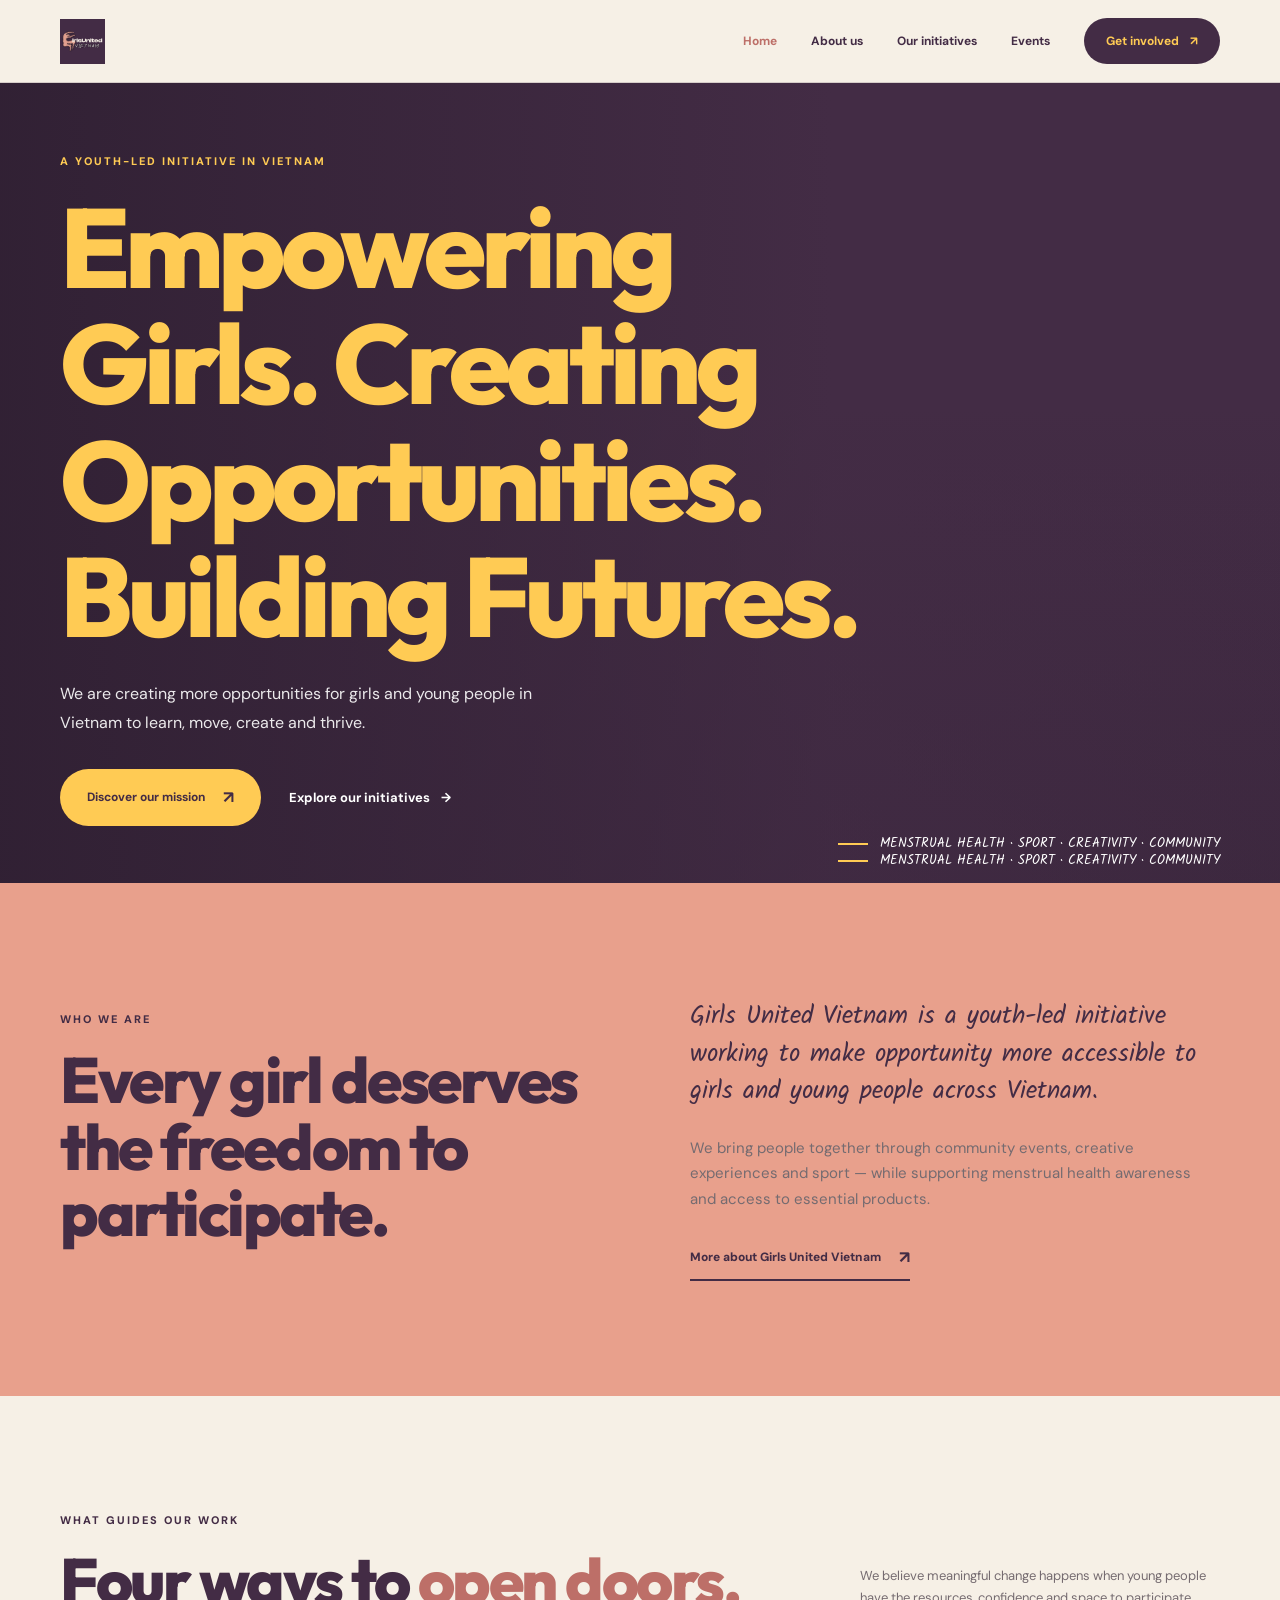
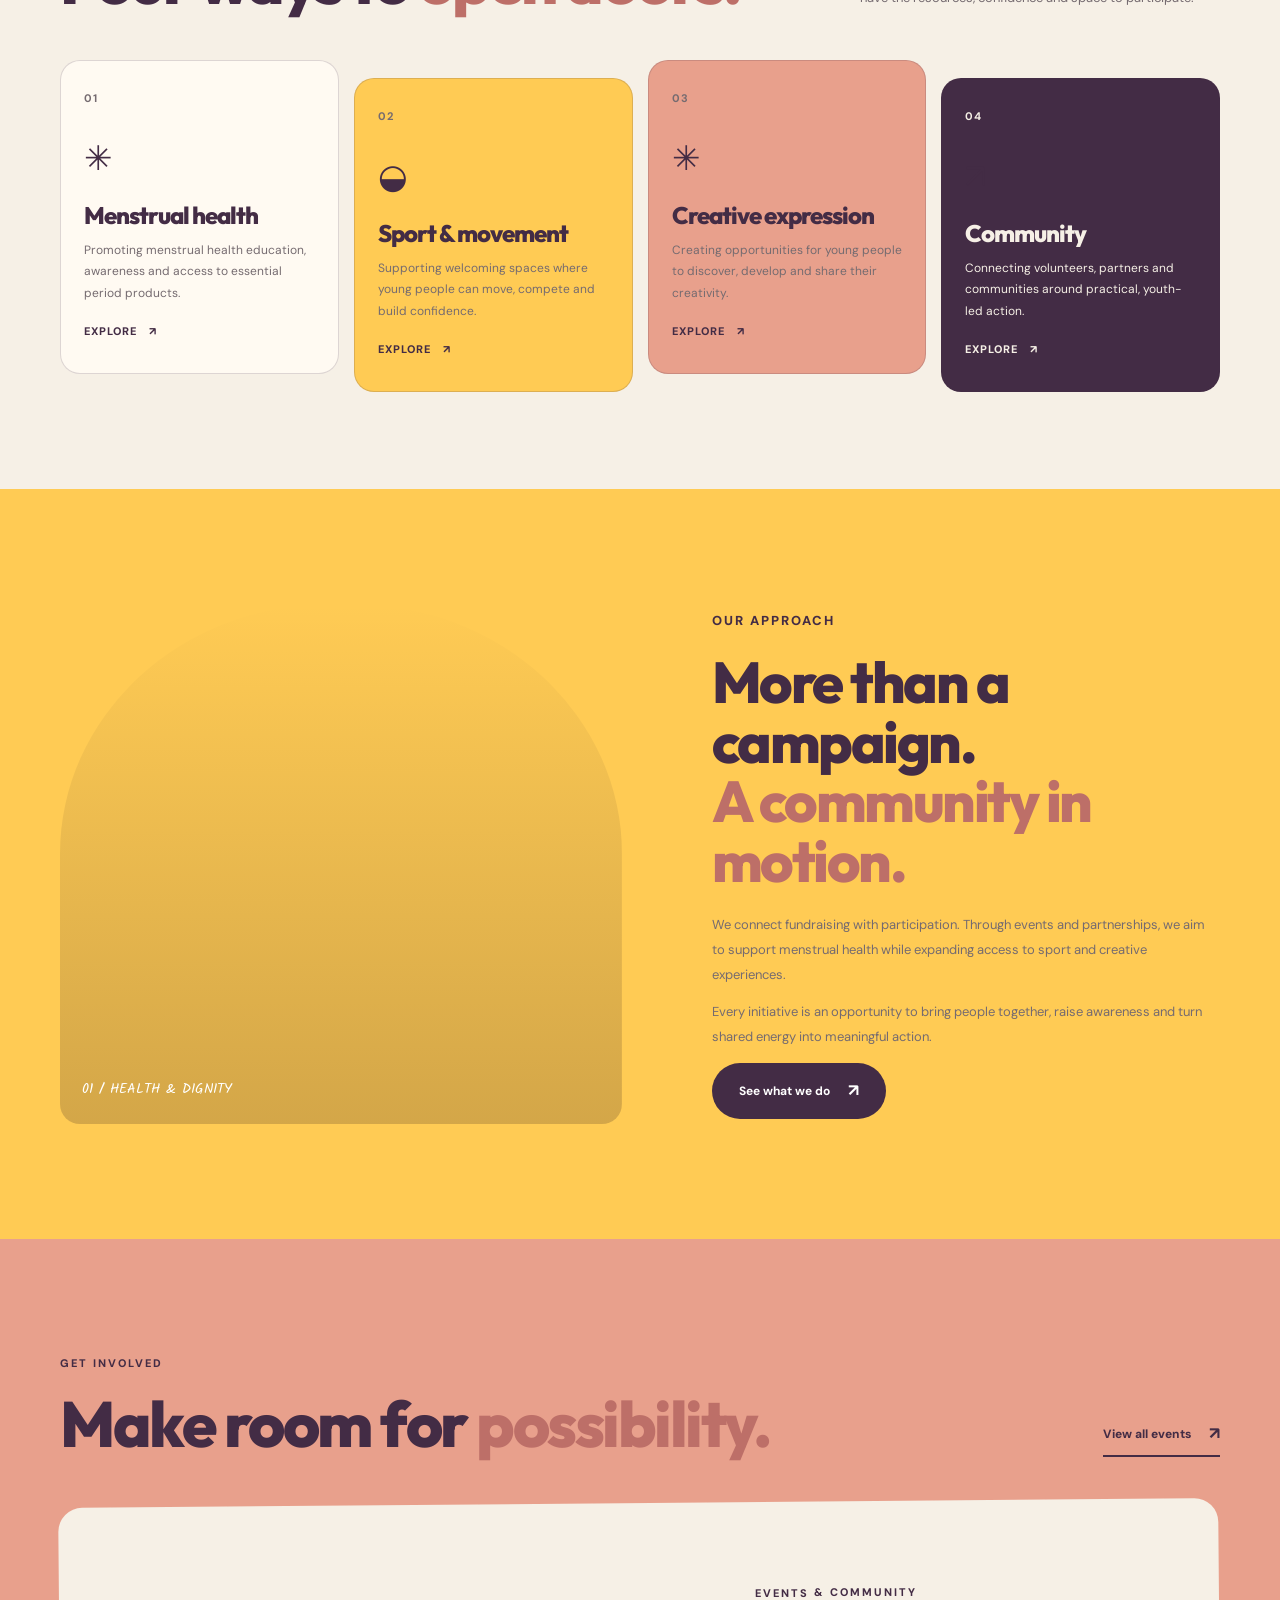
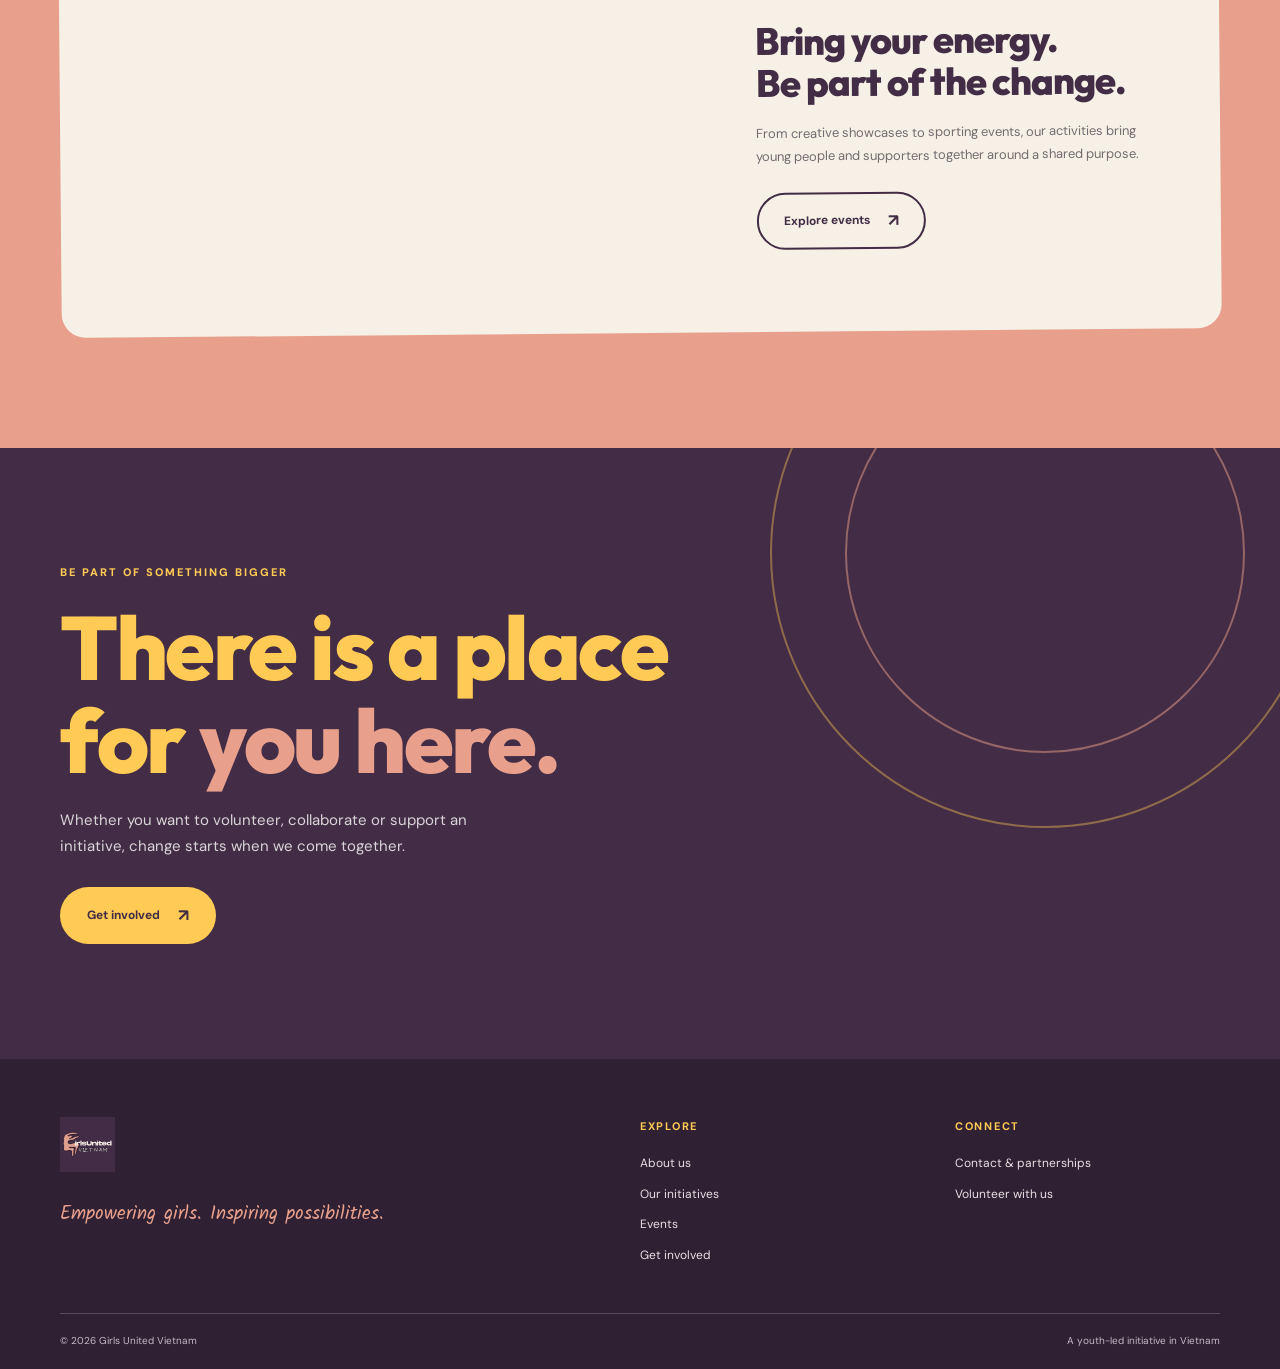
==== commit b9a9b1f0: "Update index.html" ====
--- a/index.html
+++ b/index.html
@@ -156,3 +156,4 @@
   </footer>
 </body>
 </html>
+<div class="hero-note"><span class="note-line"></span> MENSTRUAL HEALTH · SPORT · CREATIVITY · COMMUNITY</div>
--- a/assets/css/styles.css
+++ b/assets/css/styles.css
@@ -1397,3 +1397,20 @@
     font-size: 43px;
   }
 }
+/* Girls United Vietnam logo */
+.brand-logo {
+  display: block;
+  width: 90px;
+  height: 45px;
+  object-fit: contain;
+  object-position: left center;
+}
+
+.brand-footer .brand-logo {
+  width: 120px;
+  height: 55px;
+}
+.site-header {
+  position: relative;
+  top: auto;
+}
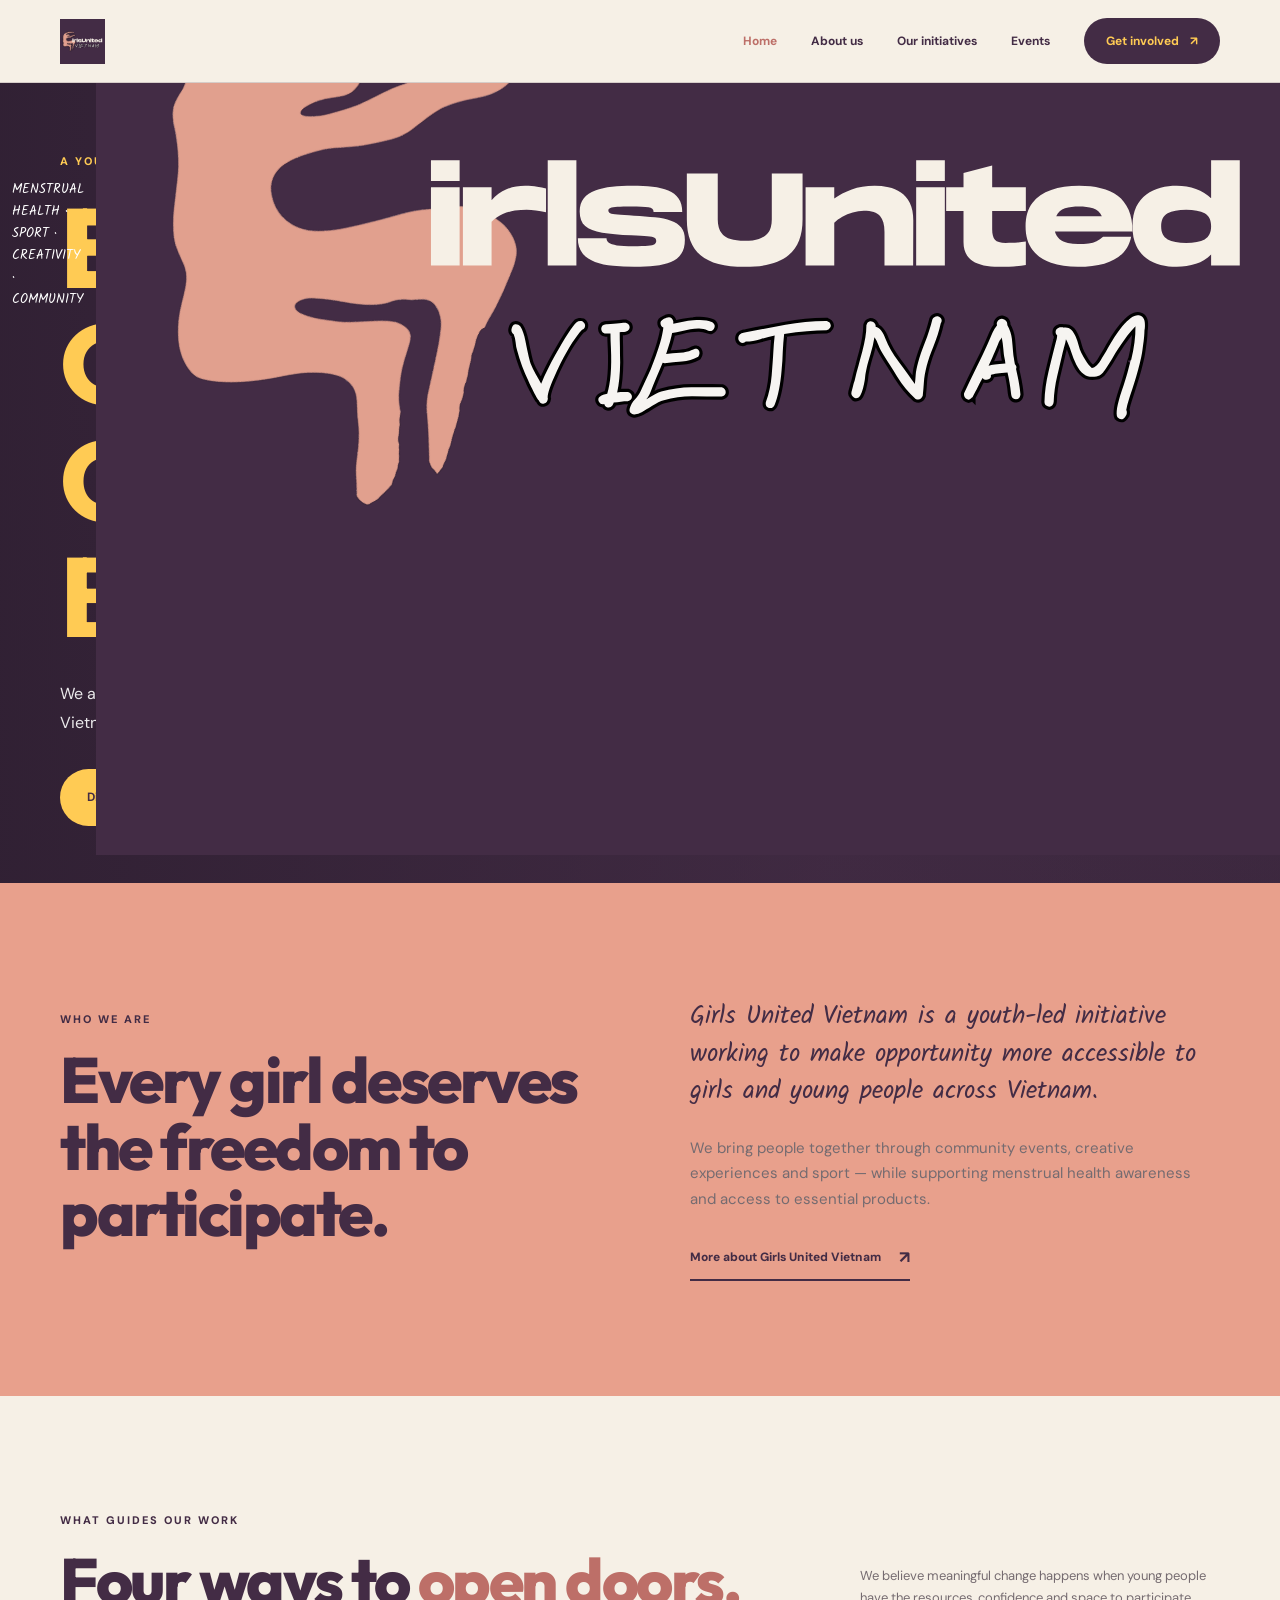
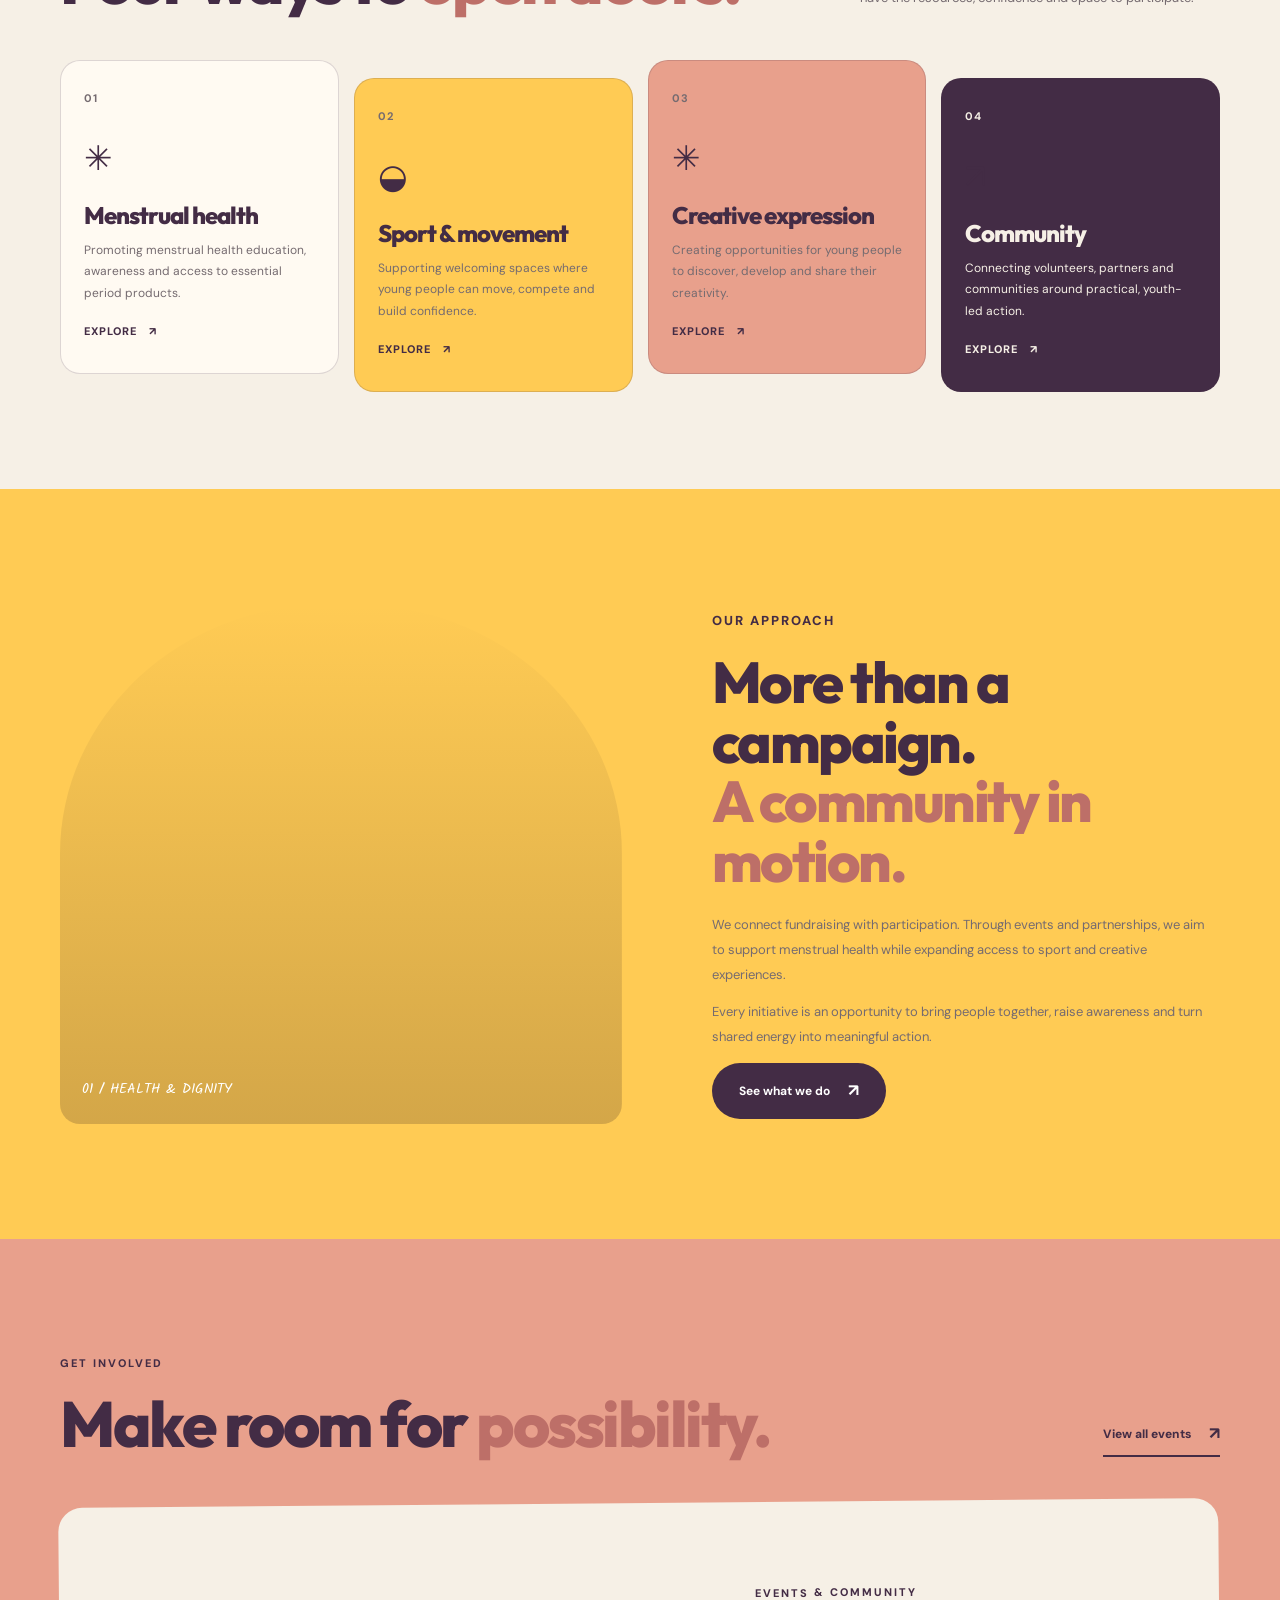
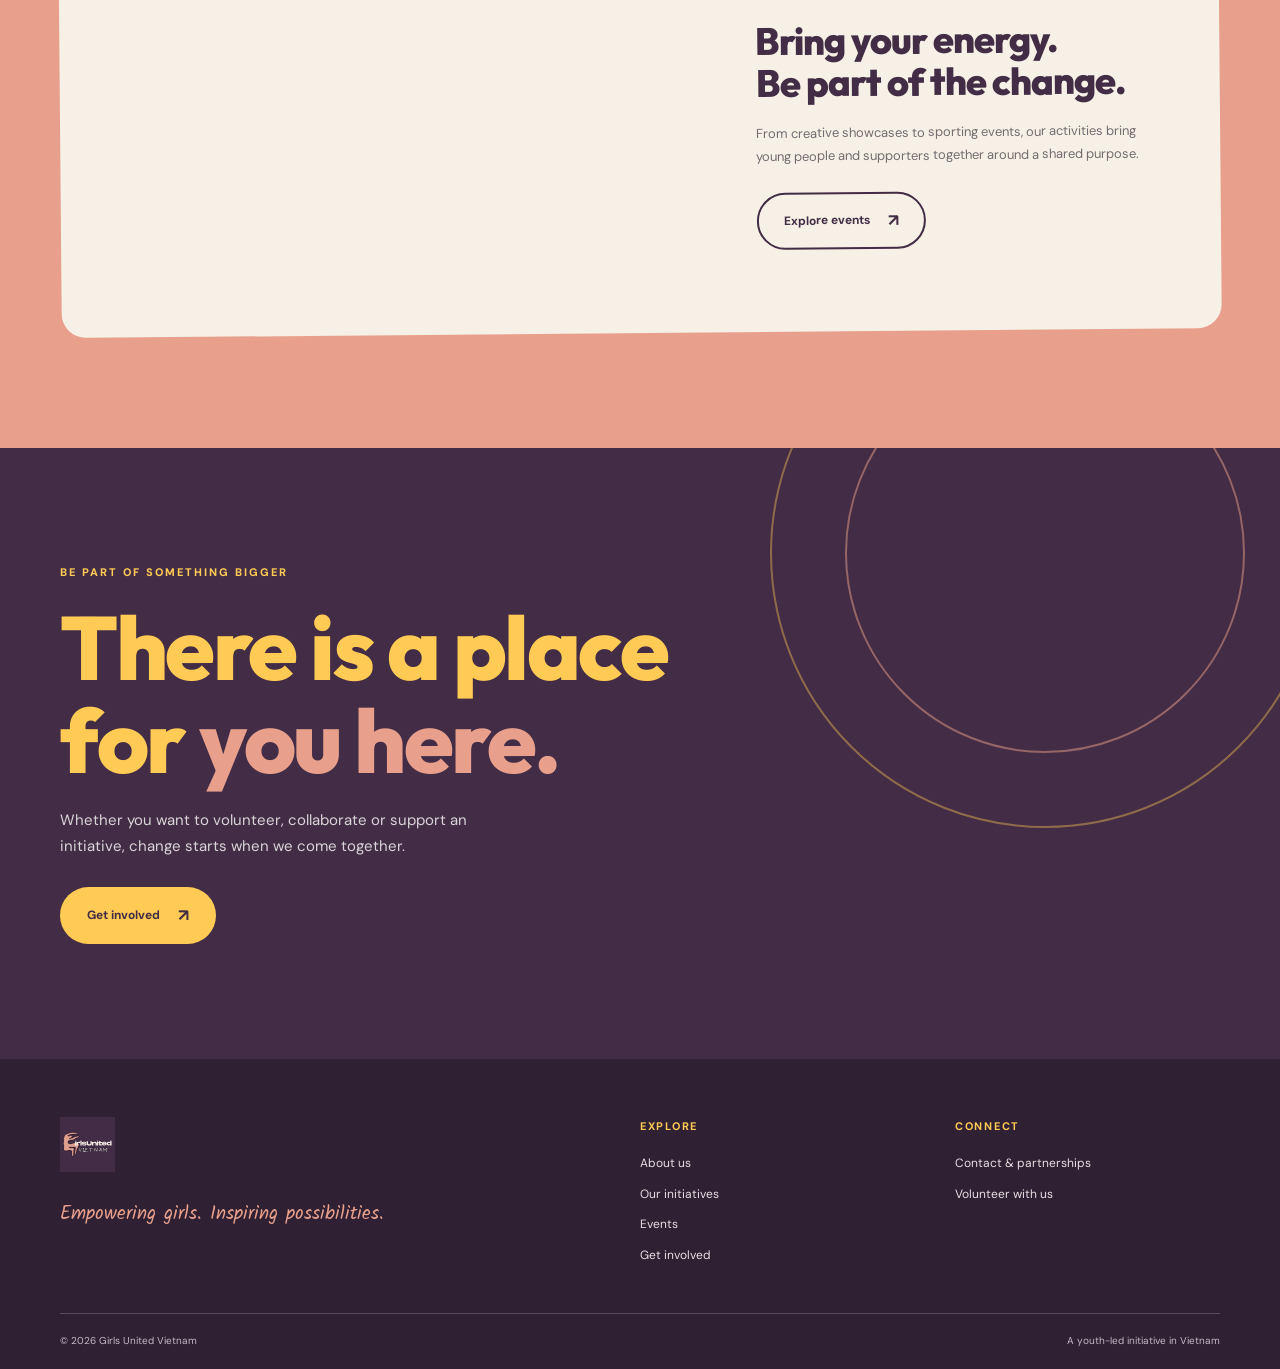
==== commit d6d869de: "Revise hero note section with image and formatting Updated the hero note section to include an image" ====
--- a/index.html
+++ b/index.html
@@ -43,7 +43,11 @@
           <a class="text-link light-link" href="initiatives.html">Explore our initiatives <span>→</span></a>
         </div>
       </div>
-      <div class="hero-note"><span class="note-line"></span> MENSTRUAL HEALTH · SPORT · CREATIVITY · COMMUNITY</div>
+<div class="hero-note">
+  <span class="note-line"></span>
+  <span>MENSTRUAL HEALTH · SPORT · CREATIVITY · COMMUNITY</span>
+  <img src="assets/uploads/guv-logo.svg" alt="Girls United Vietnam" class="hero-note-logo">
+</div>
     </section>
 
     <section class="intro section-pad">
@@ -156,4 +160,4 @@
   </footer>
 </body>
 </html>
-<div class="hero-note"><span class="note-line"></span> MENSTRUAL HEALTH · SPORT · CREATIVITY · COMMUNITY</div>
+
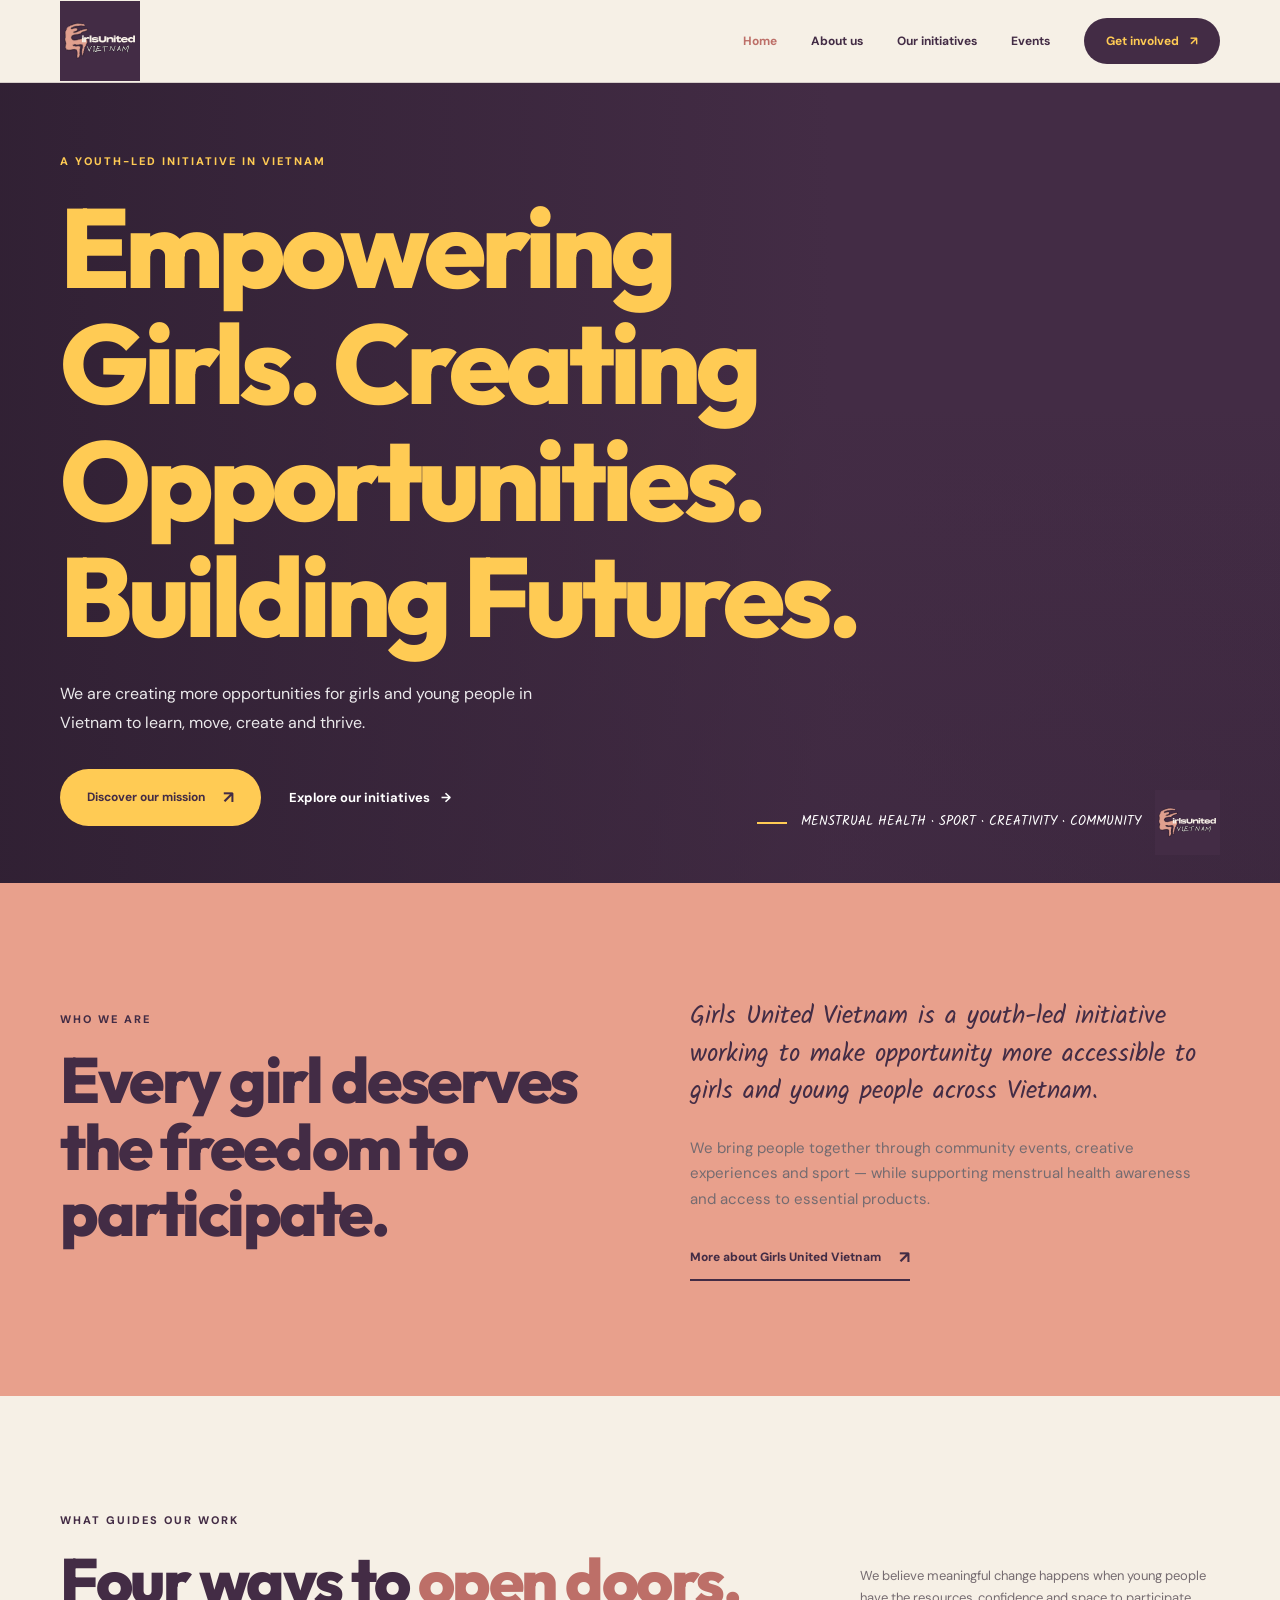
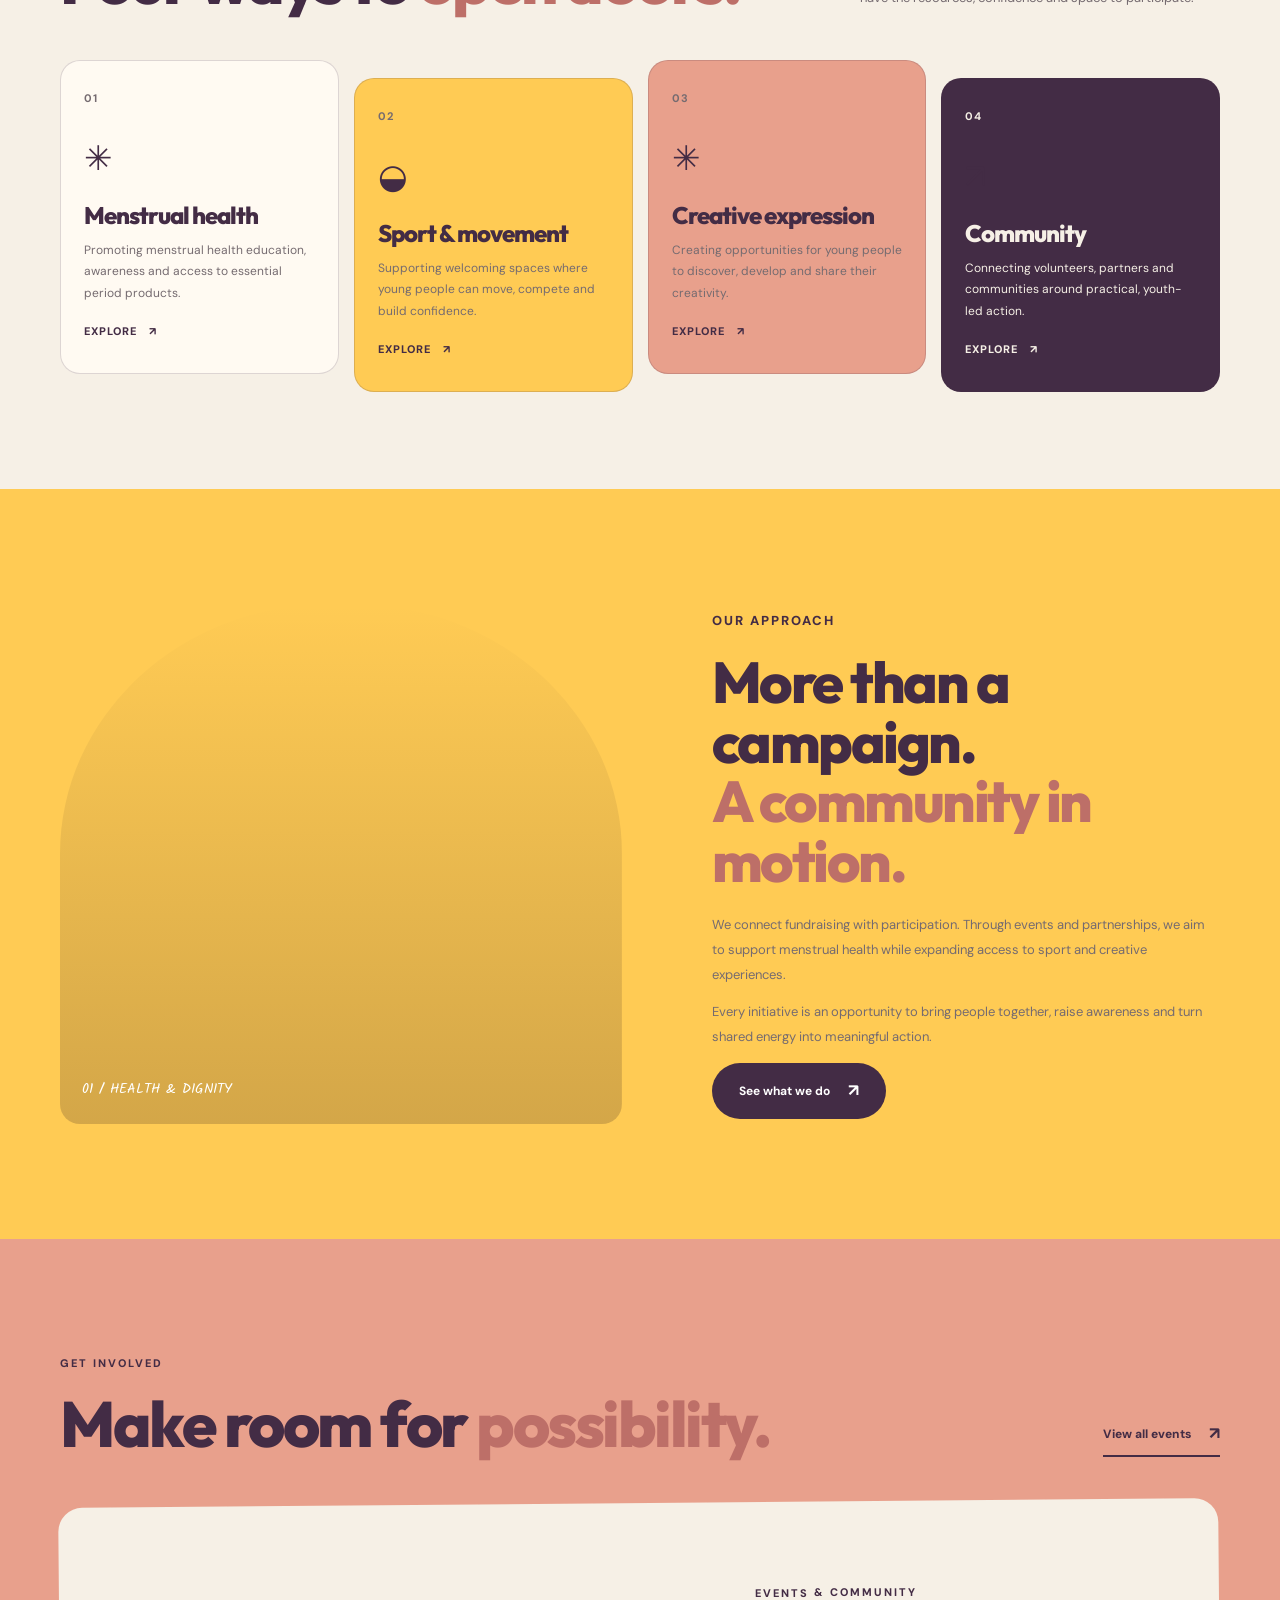
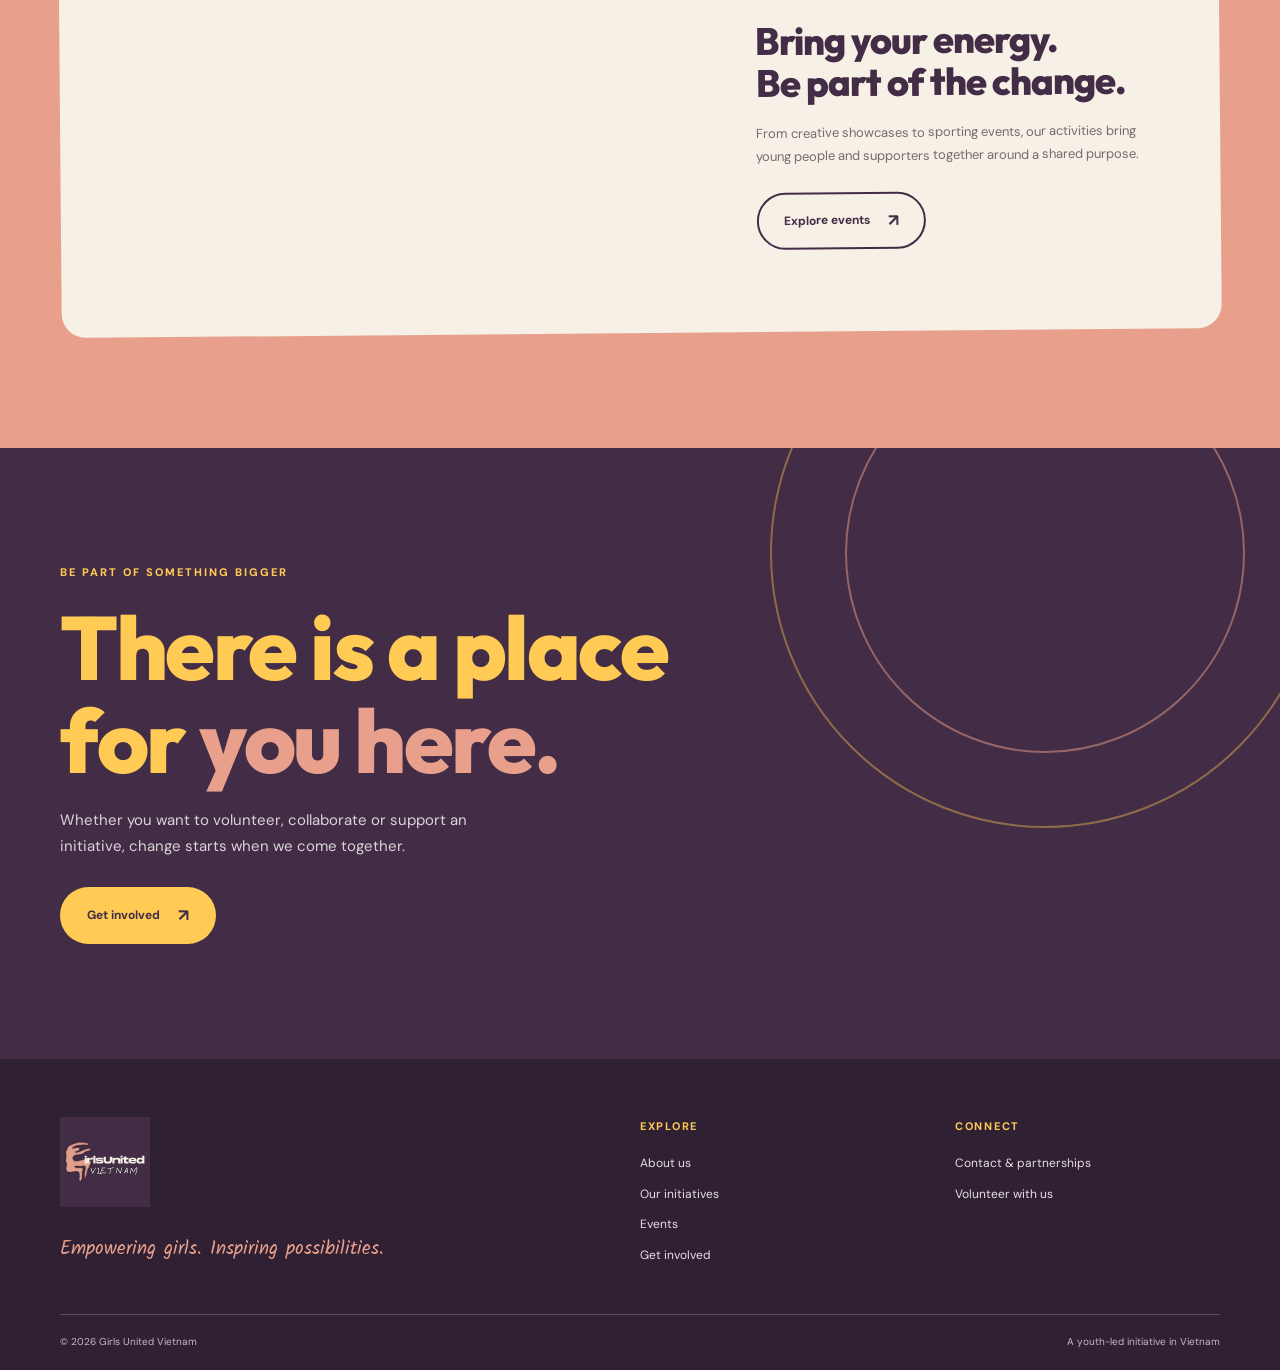
==== commit 904cd9a1: "Update index.html" ====
--- a/index.html
+++ b/index.html
@@ -9,7 +9,7 @@
   <link rel="preconnect" href="https://fonts.googleapis.com">
   <link rel="preconnect" href="https://fonts.gstatic.com" crossorigin>
   <link href="https://fonts.googleapis.com/css2?family=DM+Sans:wght@400;500;600;700&family=Playfair+Display:wght@500;600;700&display=swap" rel="stylesheet">
-  <link rel="stylesheet" href="assets/css/styles.css?v=2">
+ <link rel="stylesheet" href="assets/css/styles.css?v=3">
   <script defer src="assets/js/main.js"></script>
 </head>
 <body>
--- a/assets/css/styles.css
+++ b/assets/css/styles.css
@@ -1414,3 +1414,34 @@
   position: relative;
   top: auto;
 }
+/* Larger GUV branding */
+.brand-logo {
+  width: 115px !important;
+  height: 80px !important;
+  object-fit: contain;
+}
+
+.brand-footer .brand-logo {
+  width: 145px !important;
+  height: 90px !important;
+}
+
+/* Logo beside the hero caption */
+.hero-note {
+  display: flex;
+  align-items: center;
+  gap: 14px;
+}
+
+.hero-note-logo {
+  width: 65px;
+  height: 65px;
+  object-fit: contain;
+}
+
+@media (max-width: 600px) {
+  .hero-note-logo {
+    width: 45px;
+    height: 45px;
+  }
+}
